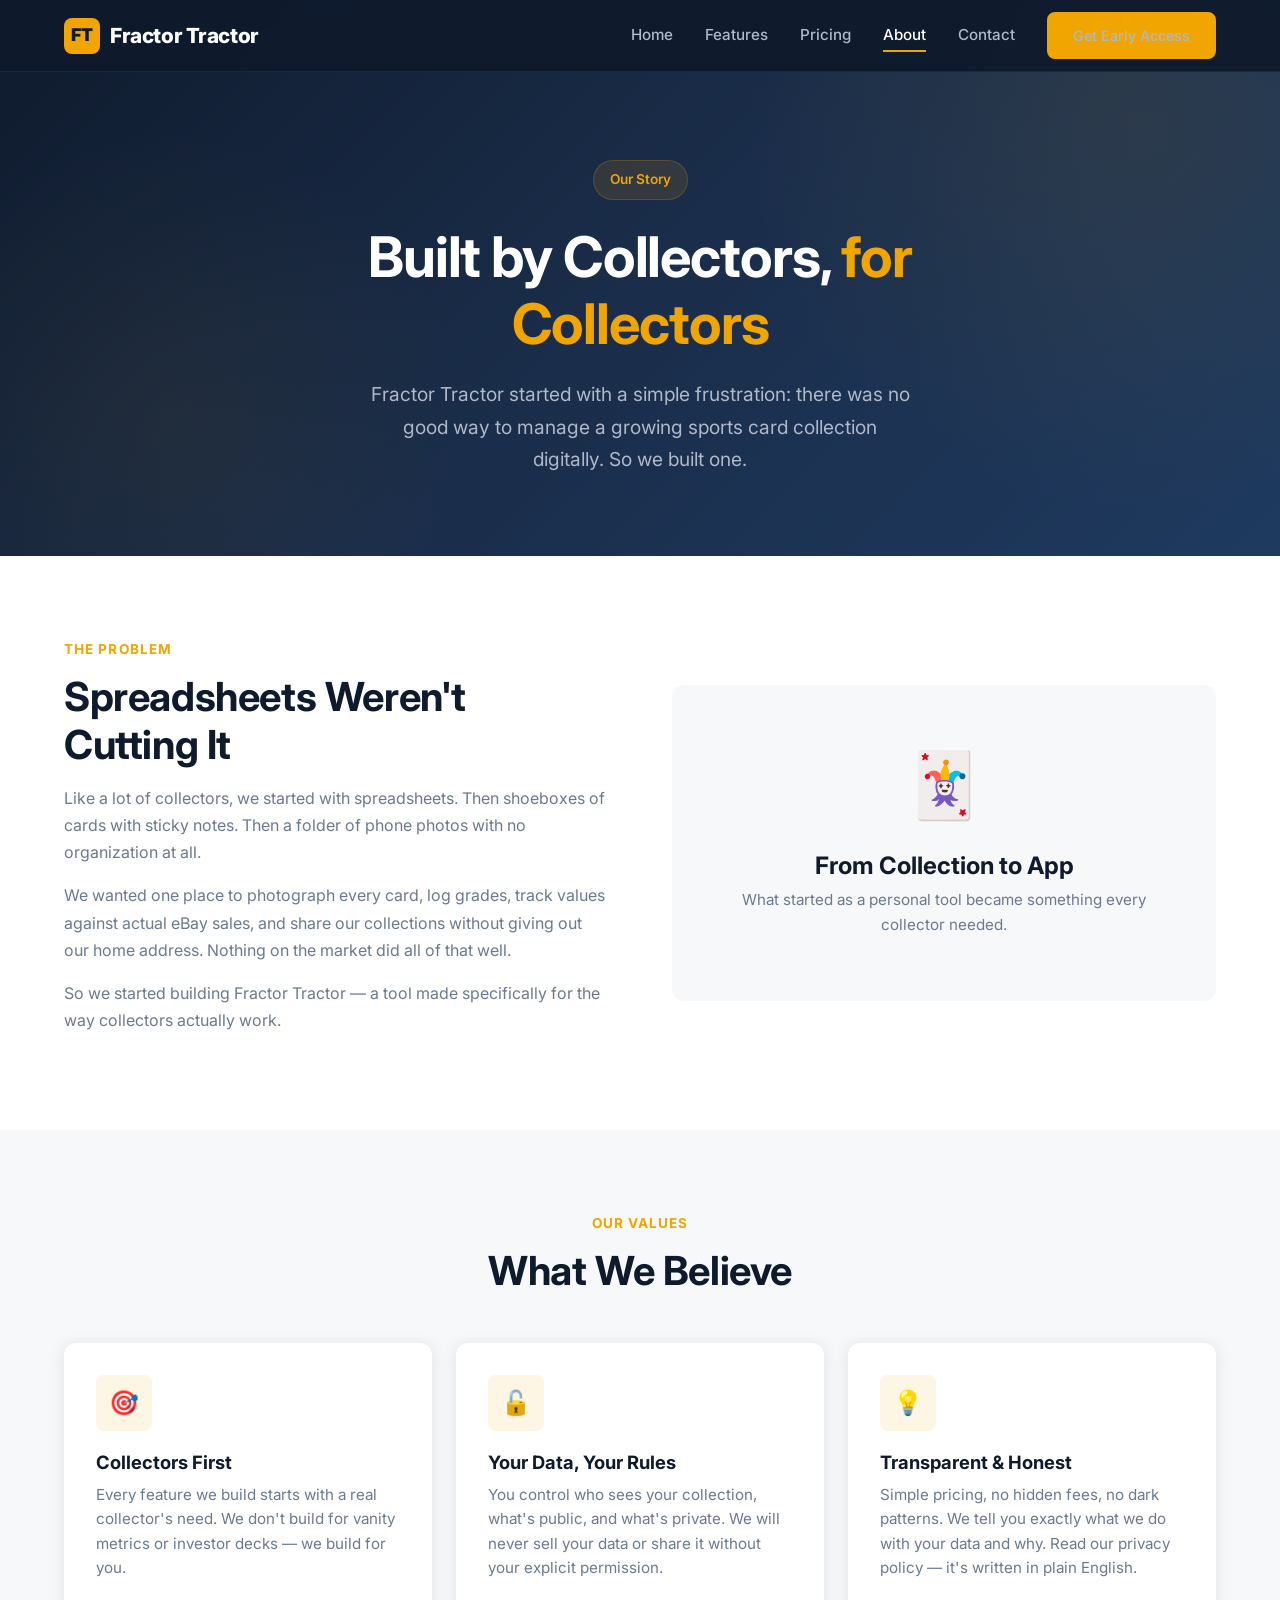
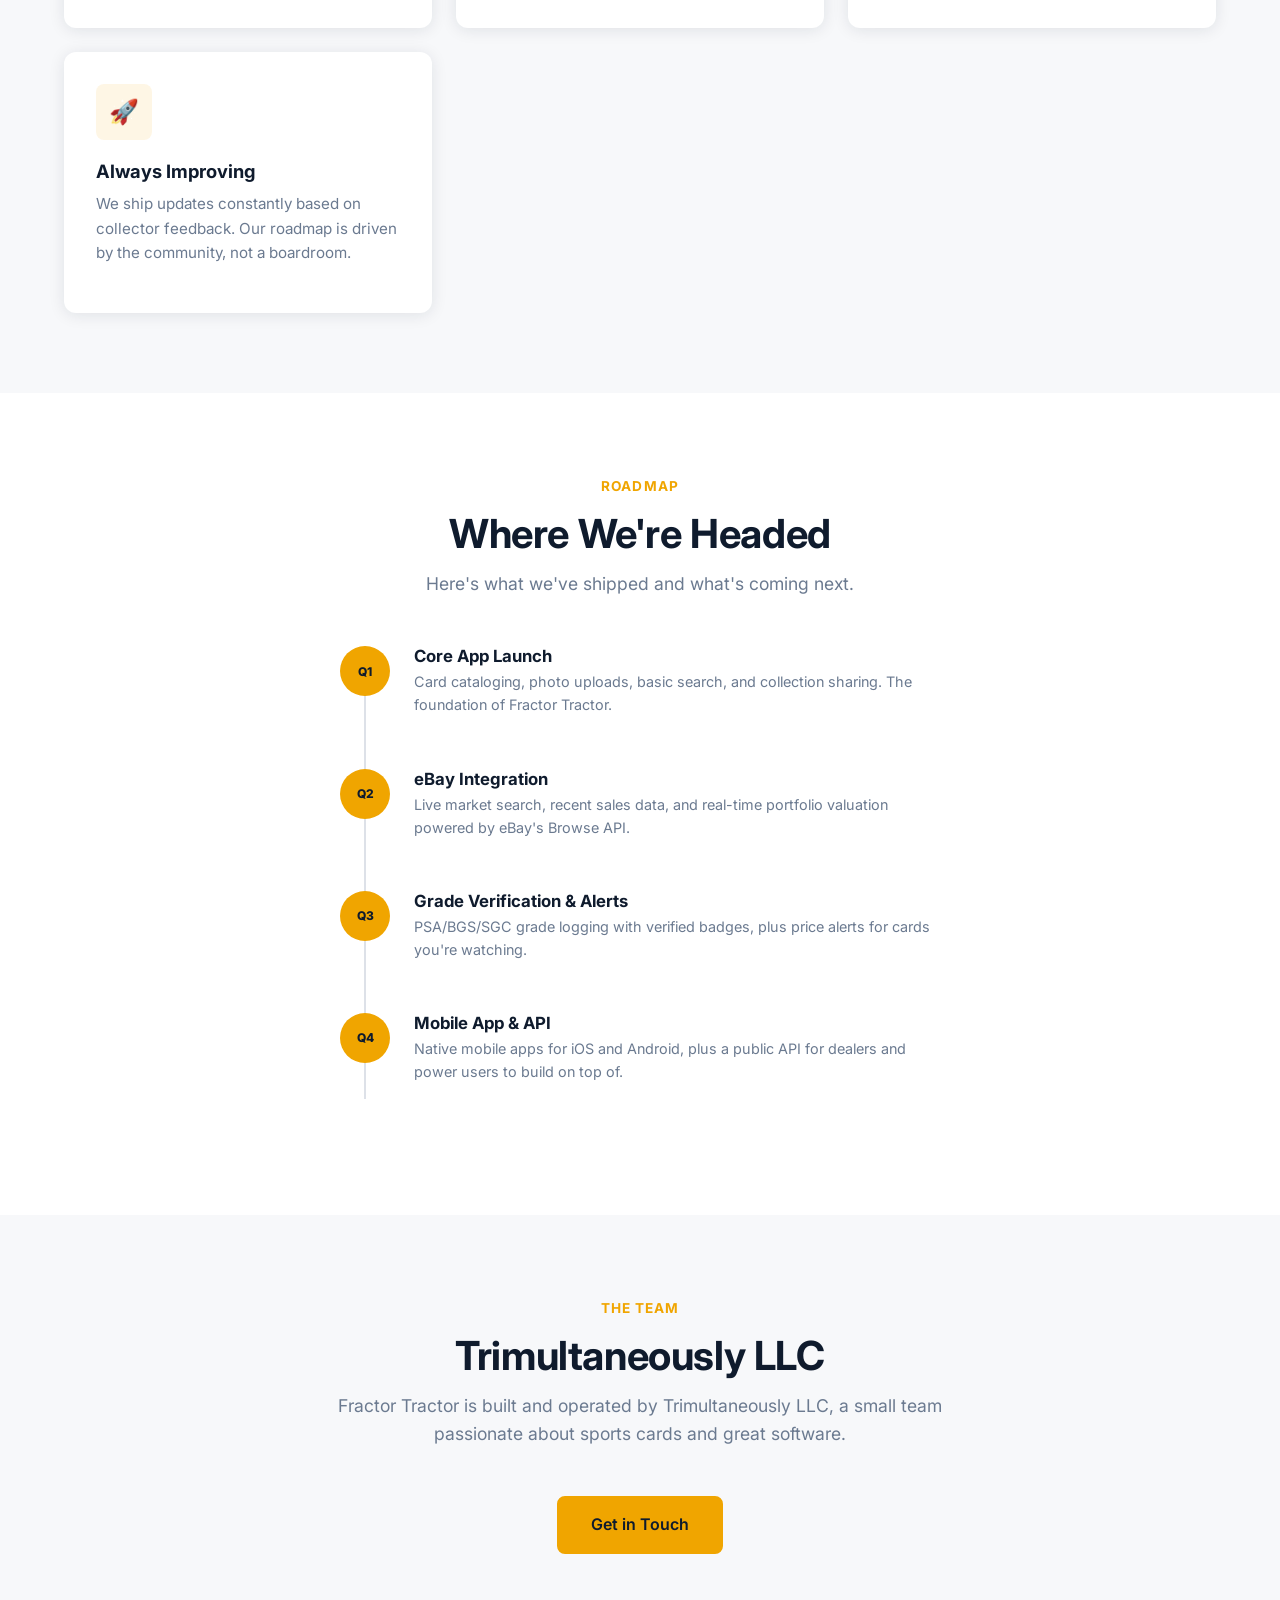
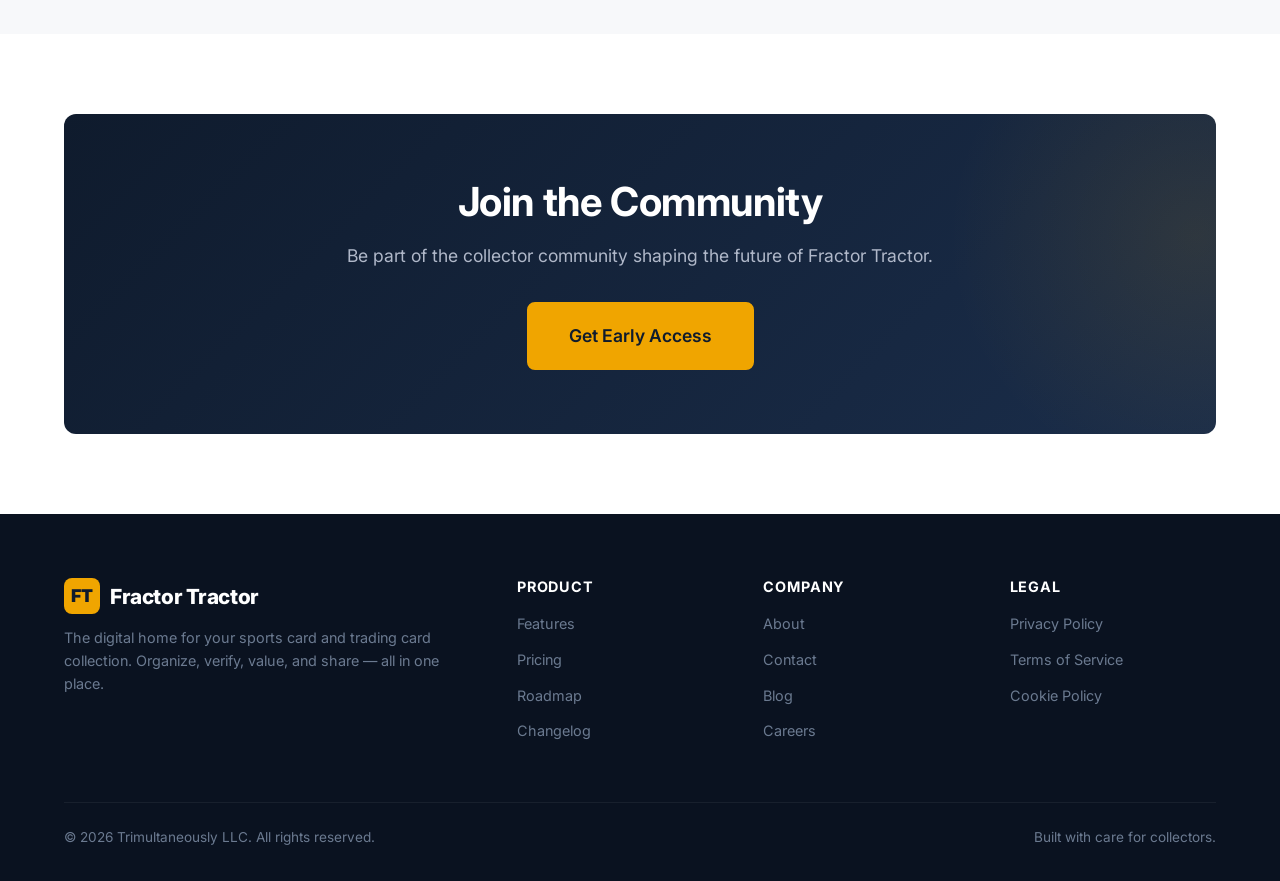
==== about.html @ 5268d841 "Initial commit: Fractor Tractor marketing site Full marketing website for Fractor Tractor, a sports " ====
<!DOCTYPE html>
<html lang="en">
<head>
  <meta charset="UTF-8">
  <meta name="viewport" content="width=device-width, initial-scale=1.0">
  <title>About — Fractor Tractor</title>
  <meta name="description" content="Learn about Fractor Tractor and the team behind the best digital collection management app for sports card collectors.">
  <link rel="preconnect" href="https://fonts.googleapis.com">
  <link rel="preconnect" href="https://fonts.gstatic.com" crossorigin>
  <link href="https://fonts.googleapis.com/css2?family=Inter:wght@400;500;600;700;800&display=swap" rel="stylesheet">
  <link rel="stylesheet" href="css/style.css">
  <style>
    .about-story { display: grid; grid-template-columns: 1fr 1fr; gap: 64px; align-items: center; }
    .about-values { display: grid; grid-template-columns: repeat(auto-fit, minmax(280px, 1fr)); gap: 24px; }
    .timeline { max-width: 600px; margin: 0 auto; position: relative; }
    .timeline::before {
      content: '';
      position: absolute;
      left: 24px;
      top: 0;
      bottom: 0;
      width: 2px;
      background: var(--color-gray-200);
    }
    .timeline__item {
      display: flex;
      gap: 24px;
      margin-bottom: 36px;
      position: relative;
    }
    .timeline__dot {
      width: 50px;
      height: 50px;
      border-radius: 50%;
      background: var(--color-accent);
      display: flex;
      align-items: center;
      justify-content: center;
      font-weight: 800;
      color: var(--color-primary);
      font-size: 0.75rem;
      flex-shrink: 0;
      z-index: 1;
    }
    .timeline__content h3 { margin-bottom: 4px; font-size: 1.05rem; }
    .timeline__content p { color: var(--color-gray-500); font-size: 0.9rem; }
    @media (max-width: 768px) {
      .about-story { grid-template-columns: 1fr; }
    }
  </style>
</head>
<body>

  <!-- Navigation -->
  <nav class="nav">
    <div class="nav__inner">
      <a href="index.html" class="nav__logo">
        <div class="nav__logo-icon">FT</div>
        Fractor Tractor
      </a>
      <div class="nav__links">
        <a href="index.html">Home</a>
        <a href="features.html">Features</a>
        <a href="pricing.html">Pricing</a>
        <a href="about.html">About</a>
        <a href="contact.html">Contact</a>
        <a href="#" class="btn btn--primary nav__cta">Get Early Access</a>
      </div>
      <button class="nav__toggle" aria-label="Toggle menu" aria-expanded="false">
        <span></span><span></span><span></span>
      </button>
    </div>
  </nav>

  <!-- Page Header -->
  <section class="hero" style="min-height:auto;padding:160px 0 80px;">
    <div class="container" style="text-align:center;">
      <div class="hero__content" style="max-width:640px;margin:0 auto;">
        <span class="hero__badge">Our Story</span>
        <h1 style="color:var(--color-white);">Built by Collectors, <span>for Collectors</span></h1>
        <p class="hero__subtitle" style="margin:16px auto 0;">Fractor Tractor started with a simple frustration: there was no good way to manage a growing sports card collection digitally. So we built one.</p>
      </div>
    </div>
  </section>

  <!-- Origin Story -->
  <section>
    <div class="container">
      <div class="about-story">
        <div>
          <span class="section__label">The Problem</span>
          <h2>Spreadsheets Weren't Cutting It</h2>
          <p style="margin-top:16px;color:var(--color-gray-500);line-height:1.7;">Like a lot of collectors, we started with spreadsheets. Then shoeboxes of cards with sticky notes. Then a folder of phone photos with no organization at all.</p>
          <p style="color:var(--color-gray-500);line-height:1.7;">We wanted one place to photograph every card, log grades, track values against actual eBay sales, and share our collections without giving out our home address. Nothing on the market did all of that well.</p>
          <p style="color:var(--color-gray-500);line-height:1.7;">So we started building Fractor Tractor — a tool made specifically for the way collectors actually work.</p>
        </div>
        <div style="background:var(--color-off-white);border-radius:var(--radius);padding:48px;text-align:center;">
          <div style="font-size:4rem;margin-bottom:16px;">&#127183;</div>
          <h3 style="margin-bottom:8px;">From Collection to App</h3>
          <p style="color:var(--color-gray-500);font-size:0.95rem;">What started as a personal tool became something every collector needed.</p>
        </div>
      </div>
    </div>
  </section>

  <!-- Values -->
  <section class="section--gray">
    <div class="container">
      <div class="section__header">
        <span class="section__label">Our Values</span>
        <h2>What We Believe</h2>
      </div>
      <div class="about-values">
        <div class="card">
          <div class="card__icon">&#127919;</div>
          <h3 class="card__title">Collectors First</h3>
          <p class="card__text">Every feature we build starts with a real collector's need. We don't build for vanity metrics or investor decks — we build for you.</p>
        </div>
        <div class="card">
          <div class="card__icon">&#128275;</div>
          <h3 class="card__title">Your Data, Your Rules</h3>
          <p class="card__text">You control who sees your collection, what's public, and what's private. We will never sell your data or share it without your explicit permission.</p>
        </div>
        <div class="card">
          <div class="card__icon">&#128161;</div>
          <h3 class="card__title">Transparent & Honest</h3>
          <p class="card__text">Simple pricing, no hidden fees, no dark patterns. We tell you exactly what we do with your data and why. Read our privacy policy — it's written in plain English.</p>
        </div>
        <div class="card">
          <div class="card__icon">&#128640;</div>
          <h3 class="card__title">Always Improving</h3>
          <p class="card__text">We ship updates constantly based on collector feedback. Our roadmap is driven by the community, not a boardroom.</p>
        </div>
      </div>
    </div>
  </section>

  <!-- Roadmap / Timeline -->
  <section>
    <div class="container">
      <div class="section__header">
        <span class="section__label">Roadmap</span>
        <h2>Where We're Headed</h2>
        <p>Here's what we've shipped and what's coming next.</p>
      </div>
      <div class="timeline">
        <div class="timeline__item">
          <div class="timeline__dot">Q1</div>
          <div class="timeline__content">
            <h3>Core App Launch</h3>
            <p>Card cataloging, photo uploads, basic search, and collection sharing. The foundation of Fractor Tractor.</p>
          </div>
        </div>
        <div class="timeline__item">
          <div class="timeline__dot">Q2</div>
          <div class="timeline__content">
            <h3>eBay Integration</h3>
            <p>Live market search, recent sales data, and real-time portfolio valuation powered by eBay's Browse API.</p>
          </div>
        </div>
        <div class="timeline__item">
          <div class="timeline__dot">Q3</div>
          <div class="timeline__content">
            <h3>Grade Verification & Alerts</h3>
            <p>PSA/BGS/SGC grade logging with verified badges, plus price alerts for cards you're watching.</p>
          </div>
        </div>
        <div class="timeline__item">
          <div class="timeline__dot">Q4</div>
          <div class="timeline__content">
            <h3>Mobile App & API</h3>
            <p>Native mobile apps for iOS and Android, plus a public API for dealers and power users to build on top of.</p>
          </div>
        </div>
      </div>
    </div>
  </section>

  <!-- Team / Company -->
  <section class="section--gray">
    <div class="container">
      <div class="section__header">
        <span class="section__label">The Team</span>
        <h2>Trimultaneously LLC</h2>
        <p>Fractor Tractor is built and operated by Trimultaneously LLC, a small team passionate about sports cards and great software.</p>
      </div>
      <div style="text-align:center;">
        <a href="contact.html" class="btn btn--primary">Get in Touch</a>
      </div>
    </div>
  </section>

  <!-- CTA -->
  <section>
    <div class="container">
      <div class="cta-banner">
        <h2>Join the Community</h2>
        <p>Be part of the collector community shaping the future of Fractor Tractor.</p>
        <a href="#" class="btn btn--primary btn--large">Get Early Access</a>
      </div>
    </div>
  </section>

  <!-- Footer -->
  <footer class="footer">
    <div class="container">
      <div class="footer__grid">
        <div class="footer__brand">
          <div class="nav__logo" style="margin-bottom:4px;">
            <div class="nav__logo-icon">FT</div>
            Fractor Tractor
          </div>
          <p>The digital home for your sports card and trading card collection. Organize, verify, value, and share — all in one place.</p>
        </div>
        <div>
          <h4>Product</h4>
          <ul class="footer__links">
            <li><a href="features.html">Features</a></li>
            <li><a href="pricing.html">Pricing</a></li>
            <li><a href="#">Roadmap</a></li>
            <li><a href="#">Changelog</a></li>
          </ul>
        </div>
        <div>
          <h4>Company</h4>
          <ul class="footer__links">
            <li><a href="about.html">About</a></li>
            <li><a href="contact.html">Contact</a></li>
            <li><a href="#">Blog</a></li>
            <li><a href="#">Careers</a></li>
          </ul>
        </div>
        <div>
          <h4>Legal</h4>
          <ul class="footer__links">
            <li><a href="privacy.html">Privacy Policy</a></li>
            <li><a href="#">Terms of Service</a></li>
            <li><a href="#">Cookie Policy</a></li>
          </ul>
        </div>
      </div>
      <div class="footer__bottom">
        <span>&copy; 2026 Trimultaneously LLC. All rights reserved.</span>
        <span>Built with care for collectors.</span>
      </div>
    </div>
  </footer>

  <script src="js/main.js"></script>
</body>
</html>
---- css/style.css ----
/* ============================================
   FRACTOR TRACTOR — Design System & Global Styles
   ============================================ */

/* --- CSS Custom Properties --- */
:root {
  /* Primary palette — deep navy + electric gold (sports card aesthetic) */
  --color-primary: #0f1b2d;
  --color-primary-light: #1a2d4a;
  --color-accent: #f0a500;
  --color-accent-hover: #d4920a;
  --color-accent-light: rgba(240, 165, 0, 0.1);

  /* Neutrals */
  --color-white: #ffffff;
  --color-off-white: #f7f8fa;
  --color-gray-100: #eef0f4;
  --color-gray-200: #dde1e8;
  --color-gray-300: #b0b8c9;
  --color-gray-500: #6b7a90;
  --color-gray-700: #3a4556;
  --color-dark: #0a1220;

  /* Feedback */
  --color-success: #22c55e;
  --color-error: #ef4444;

  /* Typography */
  --font-heading: 'Inter', -apple-system, BlinkMacSystemFont, 'Segoe UI', sans-serif;
  --font-body: 'Inter', -apple-system, BlinkMacSystemFont, 'Segoe UI', sans-serif;

  /* Sizing */
  --container-max: 1200px;
  --container-narrow: 800px;
  --nav-height: 72px;
  --radius: 12px;
  --radius-sm: 8px;

  /* Shadows */
  --shadow-sm: 0 1px 3px rgba(0,0,0,0.08);
  --shadow-md: 0 4px 12px rgba(0,0,0,0.12);
  --shadow-lg: 0 12px 40px rgba(0,0,0,0.16);
  --shadow-card: 0 2px 16px rgba(15,27,45,0.10);
  --shadow-glow: 0 0 30px rgba(240,165,0,0.15);

  /* Transitions */
  --transition: 0.25s cubic-bezier(0.4, 0, 0.2, 1);
}

/* --- Reset & Base --- */
*, *::before, *::after { margin: 0; padding: 0; box-sizing: border-box; }

html {
  scroll-behavior: smooth;
  -webkit-font-smoothing: antialiased;
  -moz-osx-font-smoothing: grayscale;
}

body {
  font-family: var(--font-body);
  color: var(--color-gray-700);
  background: var(--color-white);
  line-height: 1.6;
  font-size: 16px;
  overflow-x: hidden;
}

img { max-width: 100%; height: auto; display: block; }
a { text-decoration: none; color: inherit; transition: var(--transition); }
ul, ol { list-style: none; }

/* --- Typography --- */
h1, h2, h3, h4, h5 {
  font-family: var(--font-heading);
  color: var(--color-primary);
  line-height: 1.2;
  font-weight: 700;
}

h1 { font-size: clamp(2.2rem, 5vw, 3.5rem); letter-spacing: -0.02em; }
h2 { font-size: clamp(1.8rem, 4vw, 2.5rem); letter-spacing: -0.01em; }
h3 { font-size: clamp(1.2rem, 2.5vw, 1.5rem); }
p { margin-bottom: 1rem; }

/* --- Layout --- */
.container {
  max-width: var(--container-max);
  margin: 0 auto;
  padding: 0 24px;
}

.container--narrow {
  max-width: var(--container-narrow);
}

section {
  padding: 80px 0;
}

/* --- Buttons --- */
.btn {
  display: inline-flex;
  align-items: center;
  justify-content: center;
  gap: 8px;
  padding: 14px 32px;
  border-radius: var(--radius-sm);
  font-weight: 600;
  font-size: 1rem;
  cursor: pointer;
  border: 2px solid transparent;
  transition: var(--transition);
  white-space: nowrap;
}

.btn--primary {
  background: var(--color-accent);
  color: var(--color-primary);
  border-color: var(--color-accent);
}
.btn--primary:hover {
  background: var(--color-accent-hover);
  border-color: var(--color-accent-hover);
  transform: translateY(-2px);
  box-shadow: var(--shadow-md);
}

.btn--secondary {
  background: transparent;
  color: var(--color-white);
  border-color: var(--color-white);
}
.btn--secondary:hover {
  background: var(--color-white);
  color: var(--color-primary);
  transform: translateY(-2px);
}

.btn--outline {
  background: transparent;
  color: var(--color-primary);
  border-color: var(--color-gray-200);
}
.btn--outline:hover {
  border-color: var(--color-accent);
  color: var(--color-accent);
  transform: translateY(-2px);
}

.btn--large {
  padding: 18px 40px;
  font-size: 1.1rem;
}

/* --- Navigation --- */
.nav {
  position: fixed;
  top: 0;
  left: 0;
  right: 0;
  height: var(--nav-height);
  background: rgba(15, 27, 45, 0.95);
  backdrop-filter: blur(12px);
  z-index: 1000;
  border-bottom: 1px solid rgba(255,255,255,0.06);
}

.nav__inner {
  display: flex;
  align-items: center;
  justify-content: space-between;
  height: 100%;
  max-width: var(--container-max);
  margin: 0 auto;
  padding: 0 24px;
}

.nav__logo {
  display: flex;
  align-items: center;
  gap: 10px;
  font-size: 1.3rem;
  font-weight: 800;
  color: var(--color-white);
  letter-spacing: -0.02em;
}

.nav__logo-icon {
  width: 36px;
  height: 36px;
  background: var(--color-accent);
  border-radius: 8px;
  display: flex;
  align-items: center;
  justify-content: center;
  font-size: 1.1rem;
  color: var(--color-primary);
  font-weight: 900;
}

.nav__links {
  display: flex;
  align-items: center;
  gap: 32px;
}

.nav__links a {
  color: var(--color-gray-300);
  font-size: 0.95rem;
  font-weight: 500;
  position: relative;
}
.nav__links a:hover,
.nav__links a.active {
  color: var(--color-white);
}
.nav__links a::after {
  content: '';
  position: absolute;
  bottom: -4px;
  left: 0;
  width: 0;
  height: 2px;
  background: var(--color-accent);
  transition: var(--transition);
}
.nav__links a:hover::after,
.nav__links a.active::after {
  width: 100%;
}

.nav__cta {
  padding: 10px 24px !important;
  font-size: 0.9rem !important;
}

.nav__toggle {
  display: none;
  flex-direction: column;
  gap: 5px;
  cursor: pointer;
  background: none;
  border: none;
  padding: 4px;
}
.nav__toggle span {
  display: block;
  width: 24px;
  height: 2px;
  background: var(--color-white);
  border-radius: 2px;
  transition: var(--transition);
}

/* --- Hero --- */
.hero {
  position: relative;
  min-height: 100vh;
  display: flex;
  align-items: center;
  background: linear-gradient(135deg, var(--color-primary) 0%, var(--color-primary-light) 50%, #1e3a5f 100%);
  padding-top: var(--nav-height);
  overflow: hidden;
}

.hero::before {
  content: '';
  position: absolute;
  top: -50%;
  right: -20%;
  width: 800px;
  height: 800px;
  background: radial-gradient(circle, rgba(240,165,0,0.08) 0%, transparent 70%);
  border-radius: 50%;
  pointer-events: none;
}

.hero::after {
  content: '';
  position: absolute;
  bottom: -30%;
  left: -10%;
  width: 600px;
  height: 600px;
  background: radial-gradient(circle, rgba(240,165,0,0.05) 0%, transparent 70%);
  border-radius: 50%;
  pointer-events: none;
}

.hero__content {
  position: relative;
  z-index: 2;
  max-width: 640px;
}

.hero__badge {
  display: inline-flex;
  align-items: center;
  gap: 8px;
  background: rgba(240,165,0,0.12);
  color: var(--color-accent);
  padding: 8px 16px;
  border-radius: 50px;
  font-size: 0.85rem;
  font-weight: 600;
  margin-bottom: 24px;
  border: 1px solid rgba(240,165,0,0.2);
}

.hero h1 {
  color: var(--color-white);
  margin-bottom: 20px;
}

.hero h1 span {
  color: var(--color-accent);
}

.hero__subtitle {
  color: var(--color-gray-300);
  font-size: 1.2rem;
  line-height: 1.7;
  margin-bottom: 36px;
  max-width: 540px;
}

.hero__buttons {
  display: flex;
  gap: 16px;
  flex-wrap: wrap;
}

.hero__visual {
  position: relative;
  z-index: 2;
  flex: 1;
  display: flex;
  justify-content: center;
  align-items: center;
}

.hero__grid {
  display: grid;
  grid-template-columns: 1fr 1fr;
  gap: 24px;
  max-width: 600px;
  width: 100%;
  padding: 24px;
}

/* --- Cards (generic) --- */
.card {
  background: var(--color-white);
  border-radius: var(--radius);
  padding: 32px;
  box-shadow: var(--shadow-card);
  transition: var(--transition);
}

.card:hover {
  transform: translateY(-4px);
  box-shadow: var(--shadow-lg);
}

.card__icon {
  width: 56px;
  height: 56px;
  border-radius: var(--radius-sm);
  display: flex;
  align-items: center;
  justify-content: center;
  font-size: 1.5rem;
  margin-bottom: 20px;
  background: var(--color-accent-light);
  color: var(--color-accent);
}

.card__title {
  font-size: 1.15rem;
  margin-bottom: 10px;
}

.card__text {
  color: var(--color-gray-500);
  font-size: 0.95rem;
  line-height: 1.6;
}

/* --- Feature Grid --- */
.features-grid {
  display: grid;
  grid-template-columns: repeat(auto-fit, minmax(280px, 1fr));
  gap: 24px;
}

/* --- Section Styles --- */
.section--dark {
  background: var(--color-primary);
  color: var(--color-white);
}
.section--dark h2,
.section--dark h3 {
  color: var(--color-white);
}
.section--dark .card__text,
.section--dark p {
  color: var(--color-gray-300);
}

.section--gray {
  background: var(--color-off-white);
}

.section__header {
  text-align: center;
  max-width: 640px;
  margin: 0 auto 48px;
}
.section__header p {
  color: var(--color-gray-500);
  font-size: 1.1rem;
  margin-top: 12px;
}
.section__label {
  display: inline-block;
  color: var(--color-accent);
  font-weight: 700;
  font-size: 0.85rem;
  letter-spacing: 0.08em;
  text-transform: uppercase;
  margin-bottom: 12px;
}

/* --- How It Works --- */
.steps {
  display: grid;
  grid-template-columns: repeat(auto-fit, minmax(240px, 1fr));
  gap: 32px;
  counter-reset: step;
}

.step {
  text-align: center;
  position: relative;
}

.step__number {
  width: 56px;
  height: 56px;
  border-radius: 50%;
  background: var(--color-accent);
  color: var(--color-primary);
  font-size: 1.3rem;
  font-weight: 800;
  display: flex;
  align-items: center;
  justify-content: center;
  margin: 0 auto 20px;
}

.step h3 { margin-bottom: 10px; }
.step p { color: var(--color-gray-500); font-size: 0.95rem; }

/* --- Stats --- */
.stats {
  display: grid;
  grid-template-columns: repeat(auto-fit, minmax(200px, 1fr));
  gap: 32px;
  text-align: center;
  padding: 48px 0;
}

.stat__value {
  font-size: 2.5rem;
  font-weight: 800;
  color: var(--color-accent);
  margin-bottom: 4px;
}

.stat__label {
  color: var(--color-gray-300);
  font-size: 0.95rem;
}

/* --- Pricing --- */
.pricing-grid {
  display: grid;
  grid-template-columns: repeat(auto-fit, minmax(300px, 1fr));
  gap: 24px;
  max-width: 960px;
  margin: 0 auto;
}

.pricing-card {
  background: var(--color-white);
  border-radius: var(--radius);
  padding: 40px 32px;
  box-shadow: var(--shadow-card);
  position: relative;
  transition: var(--transition);
  border: 2px solid transparent;
}

.pricing-card--featured {
  border-color: var(--color-accent);
  box-shadow: var(--shadow-glow);
  transform: scale(1.03);
}

.pricing-card__badge {
  position: absolute;
  top: -14px;
  left: 50%;
  transform: translateX(-50%);
  background: var(--color-accent);
  color: var(--color-primary);
  padding: 6px 20px;
  border-radius: 50px;
  font-size: 0.8rem;
  font-weight: 700;
  text-transform: uppercase;
  letter-spacing: 0.05em;
}

.pricing-card__name {
  font-size: 1.1rem;
  font-weight: 600;
  margin-bottom: 8px;
}

.pricing-card__price {
  font-size: 2.8rem;
  font-weight: 800;
  color: var(--color-primary);
  margin-bottom: 4px;
}
.pricing-card__price span {
  font-size: 1rem;
  font-weight: 500;
  color: var(--color-gray-500);
}

.pricing-card__desc {
  color: var(--color-gray-500);
  font-size: 0.9rem;
  margin-bottom: 28px;
  padding-bottom: 28px;
  border-bottom: 1px solid var(--color-gray-100);
}

.pricing-card__features {
  margin-bottom: 32px;
}

.pricing-card__features li {
  display: flex;
  align-items: center;
  gap: 10px;
  padding: 8px 0;
  font-size: 0.95rem;
  color: var(--color-gray-700);
}

.pricing-card__features li::before {
  content: '\2713';
  color: var(--color-success);
  font-weight: 700;
  font-size: 0.9rem;
}

.pricing-card .btn { width: 100%; }

/* --- Testimonials --- */
.testimonials-grid {
  display: grid;
  grid-template-columns: repeat(auto-fit, minmax(300px, 1fr));
  gap: 24px;
}

.testimonial {
  background: var(--color-white);
  border-radius: var(--radius);
  padding: 32px;
  box-shadow: var(--shadow-card);
}

.testimonial__text {
  font-size: 1rem;
  line-height: 1.7;
  color: var(--color-gray-700);
  margin-bottom: 20px;
  font-style: italic;
}

.testimonial__author {
  display: flex;
  align-items: center;
  gap: 12px;
}

.testimonial__avatar {
  width: 44px;
  height: 44px;
  border-radius: 50%;
  background: var(--color-accent-light);
  display: flex;
  align-items: center;
  justify-content: center;
  font-weight: 700;
  color: var(--color-accent);
  font-size: 1rem;
}

.testimonial__name {
  font-weight: 600;
  color: var(--color-primary);
  font-size: 0.95rem;
}

.testimonial__role {
  font-size: 0.8rem;
  color: var(--color-gray-500);
}

/* --- CTA Banner --- */
.cta-banner {
  background: linear-gradient(135deg, var(--color-primary) 0%, var(--color-primary-light) 100%);
  border-radius: var(--radius);
  padding: 64px 48px;
  text-align: center;
  position: relative;
  overflow: hidden;
}
.cta-banner::before {
  content: '';
  position: absolute;
  top: -40%;
  right: -20%;
  width: 500px;
  height: 500px;
  background: radial-gradient(circle, rgba(240,165,0,0.1) 0%, transparent 70%);
  border-radius: 50%;
}
.cta-banner h2 { color: var(--color-white); margin-bottom: 16px; position: relative; }
.cta-banner p { color: var(--color-gray-300); font-size: 1.1rem; margin-bottom: 32px; position: relative; }
.cta-banner .btn { position: relative; }

/* --- Contact Form --- */
.contact-grid {
  display: grid;
  grid-template-columns: 1fr 1fr;
  gap: 48px;
  align-items: start;
}

.form__group {
  margin-bottom: 20px;
}
.form__label {
  display: block;
  font-weight: 600;
  font-size: 0.9rem;
  color: var(--color-primary);
  margin-bottom: 6px;
}
.form__input,
.form__textarea {
  width: 100%;
  padding: 14px 16px;
  border: 2px solid var(--color-gray-200);
  border-radius: var(--radius-sm);
  font-size: 1rem;
  font-family: var(--font-body);
  transition: var(--transition);
  background: var(--color-white);
}
.form__input:focus,
.form__textarea:focus {
  outline: none;
  border-color: var(--color-accent);
  box-shadow: 0 0 0 3px rgba(240,165,0,0.1);
}
.form__textarea {
  resize: vertical;
  min-height: 140px;
}

.contact-info__item {
  display: flex;
  align-items: flex-start;
  gap: 16px;
  margin-bottom: 28px;
}
.contact-info__icon {
  width: 48px;
  height: 48px;
  border-radius: var(--radius-sm);
  background: var(--color-accent-light);
  display: flex;
  align-items: center;
  justify-content: center;
  font-size: 1.2rem;
  flex-shrink: 0;
}
.contact-info__label {
  font-weight: 600;
  color: var(--color-primary);
  margin-bottom: 2px;
}
.contact-info__value {
  color: var(--color-gray-500);
  font-size: 0.95rem;
}

/* --- Footer --- */
.footer {
  background: var(--color-dark);
  color: var(--color-gray-300);
  padding: 64px 0 32px;
}

.footer__grid {
  display: grid;
  grid-template-columns: 2fr 1fr 1fr 1fr;
  gap: 40px;
  margin-bottom: 48px;
}

.footer__brand p {
  color: var(--color-gray-500);
  font-size: 0.9rem;
  margin-top: 12px;
  line-height: 1.6;
}

.footer h4 {
  color: var(--color-white);
  font-size: 0.9rem;
  font-weight: 700;
  text-transform: uppercase;
  letter-spacing: 0.06em;
  margin-bottom: 16px;
}

.footer__links li { margin-bottom: 10px; }
.footer__links a {
  color: var(--color-gray-500);
  font-size: 0.9rem;
}
.footer__links a:hover { color: var(--color-accent); }

.footer__bottom {
  border-top: 1px solid rgba(255,255,255,0.06);
  padding-top: 24px;
  display: flex;
  justify-content: space-between;
  align-items: center;
  font-size: 0.85rem;
  color: var(--color-gray-500);
}

/* --- Responsive --- */
@media (max-width: 968px) {
  .hero__grid { display: none; }
  .hero { text-align: center; }
  .hero__content { max-width: 100%; }
  .hero__subtitle { margin: 0 auto 36px; }
  .hero__buttons { justify-content: center; }
  .contact-grid { grid-template-columns: 1fr; }
  .footer__grid { grid-template-columns: 1fr 1fr; }
  .pricing-card--featured { transform: none; }
}

@media (max-width: 768px) {
  section { padding: 60px 0; }

  .nav__links { display: none; }
  .nav__toggle { display: flex; }

  .nav__links.open {
    display: flex;
    flex-direction: column;
    position: absolute;
    top: var(--nav-height);
    left: 0;
    right: 0;
    background: var(--color-primary);
    padding: 24px;
    gap: 20px;
    border-bottom: 1px solid rgba(255,255,255,0.06);
  }

  .pricing-grid { grid-template-columns: 1fr; max-width: 400px; margin: 0 auto; }
  .footer__grid { grid-template-columns: 1fr; }
  .footer__bottom { flex-direction: column; gap: 12px; text-align: center; }
  .stats { grid-template-columns: 1fr 1fr; }
}

@media (max-width: 480px) {
  .hero__buttons { flex-direction: column; align-items: stretch; }
  .btn--large { padding: 16px 32px; }
}
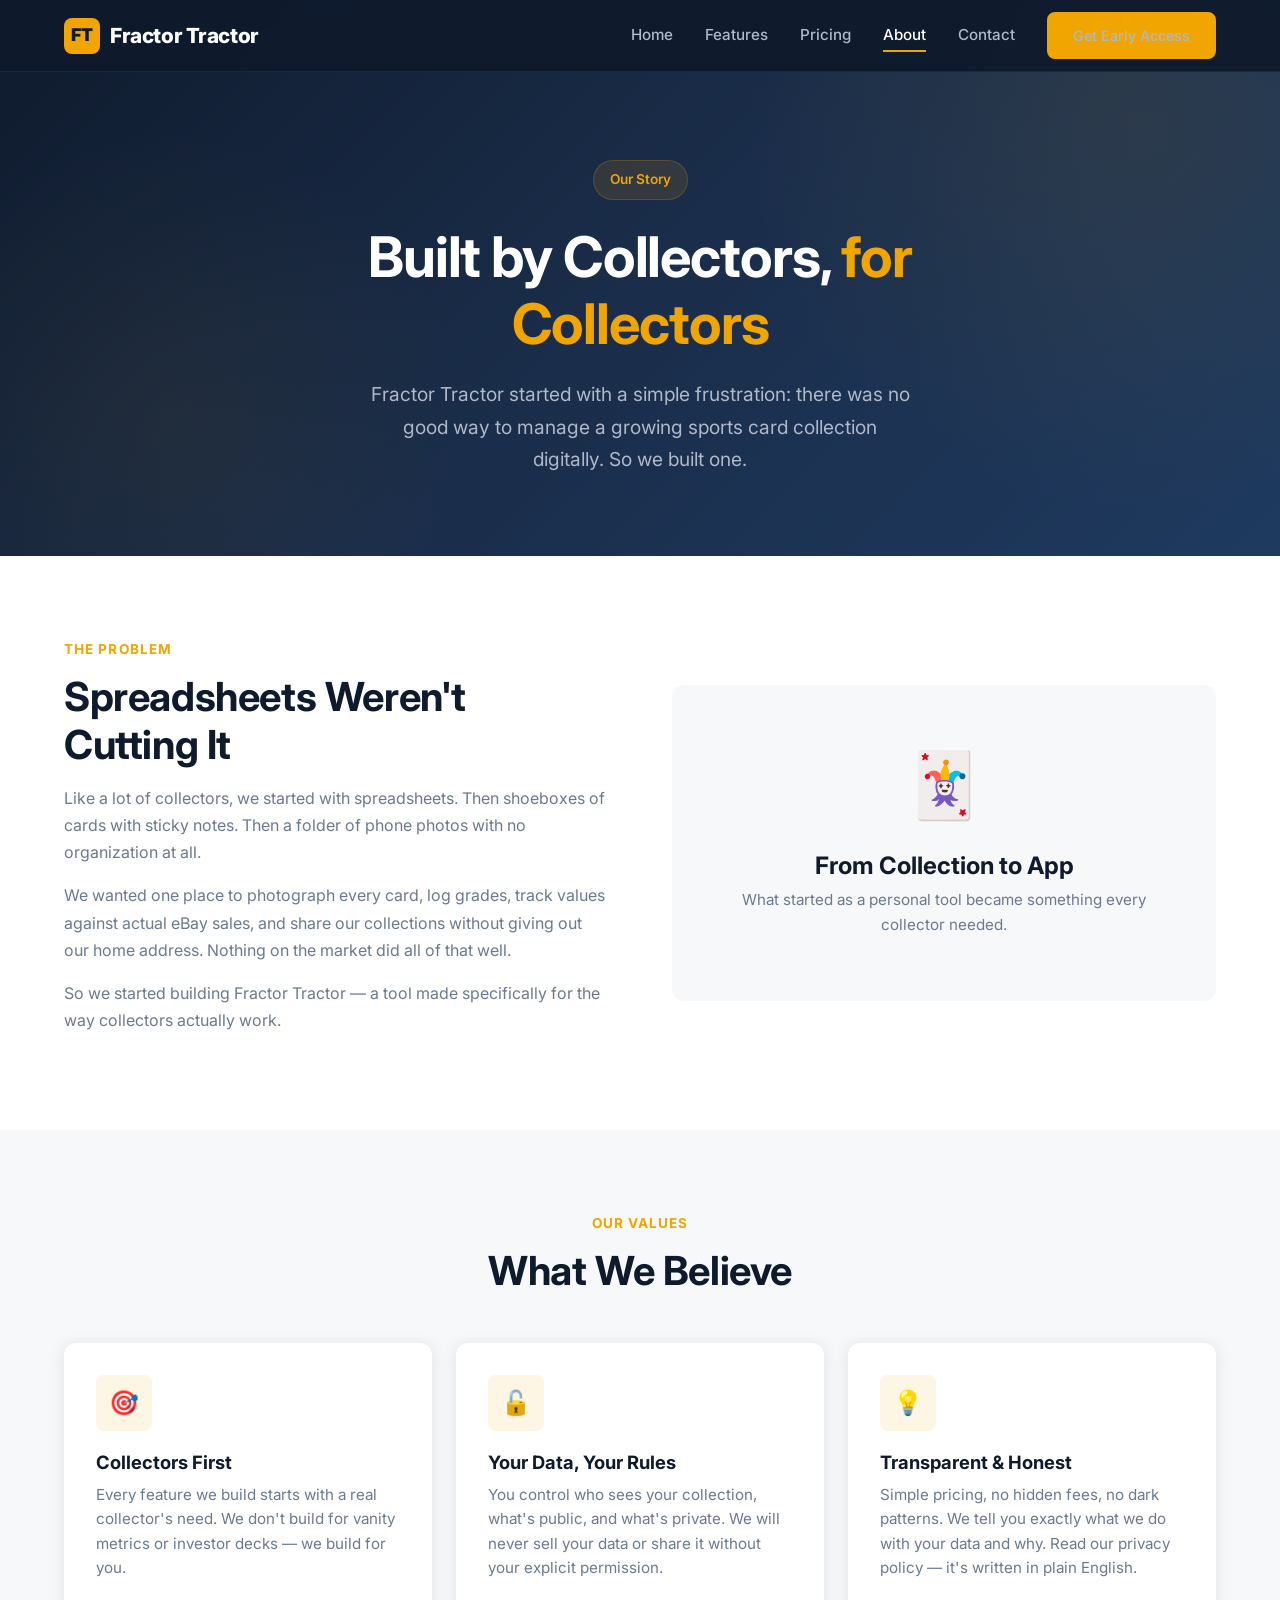
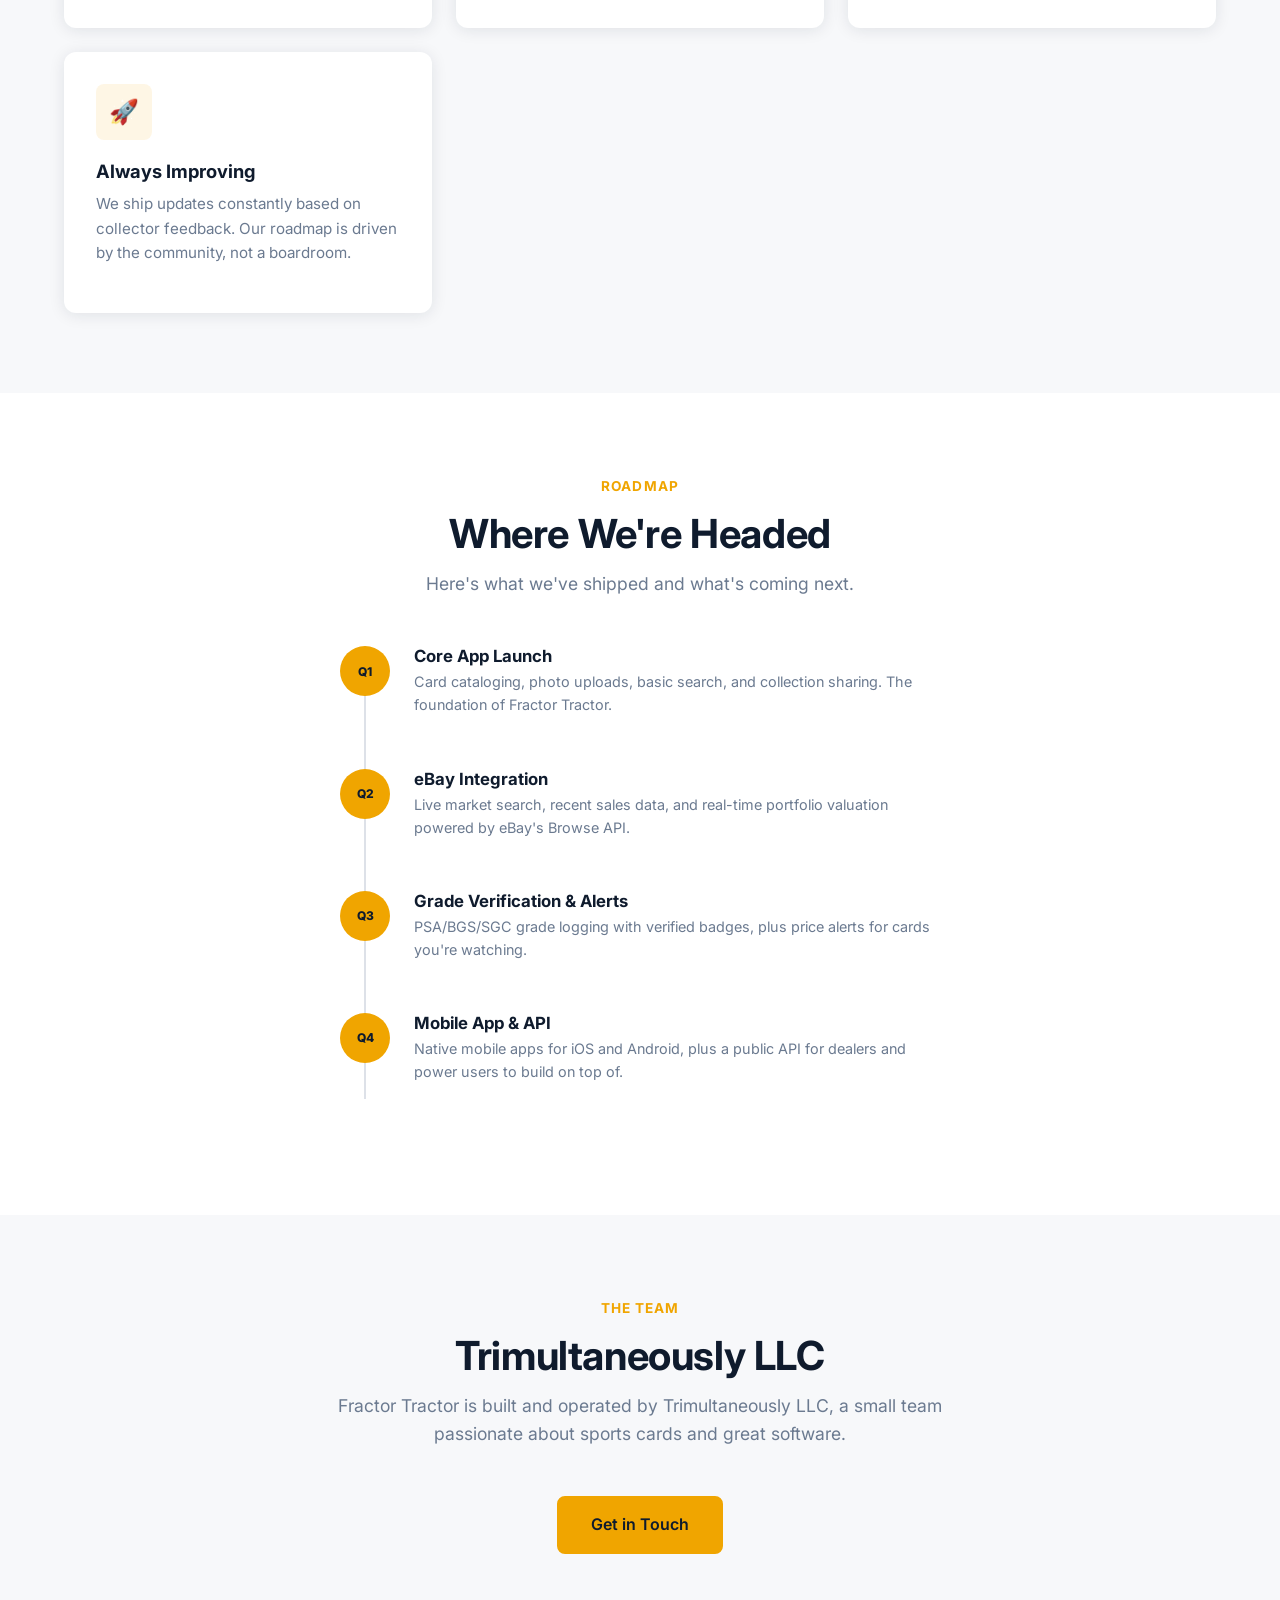
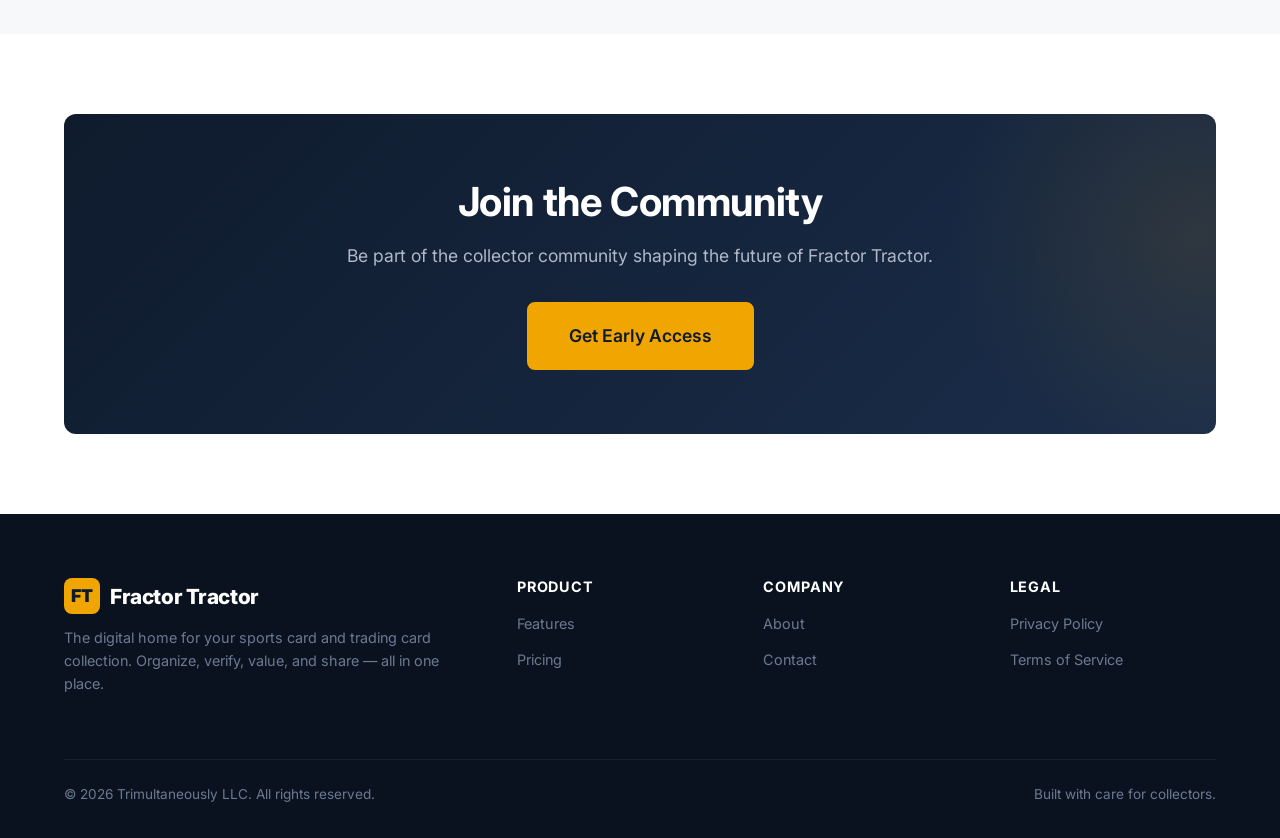
==== commit a016d9c3: "App Store Prep" ====
--- a/about.html
+++ b/about.html
@@ -217,8 +217,6 @@
           <ul class="footer__links">
             <li><a href="features.html">Features</a></li>
             <li><a href="pricing.html">Pricing</a></li>
-            <li><a href="#">Roadmap</a></li>
-            <li><a href="#">Changelog</a></li>
           </ul>
         </div>
         <div>
@@ -226,16 +224,13 @@
           <ul class="footer__links">
             <li><a href="about.html">About</a></li>
             <li><a href="contact.html">Contact</a></li>
-            <li><a href="#">Blog</a></li>
-            <li><a href="#">Careers</a></li>
           </ul>
         </div>
         <div>
           <h4>Legal</h4>
           <ul class="footer__links">
             <li><a href="privacy.html">Privacy Policy</a></li>
-            <li><a href="#">Terms of Service</a></li>
-            <li><a href="#">Cookie Policy</a></li>
+            <li><a href="terms.html">Terms of Service</a></li>
           </ul>
         </div>
       </div>
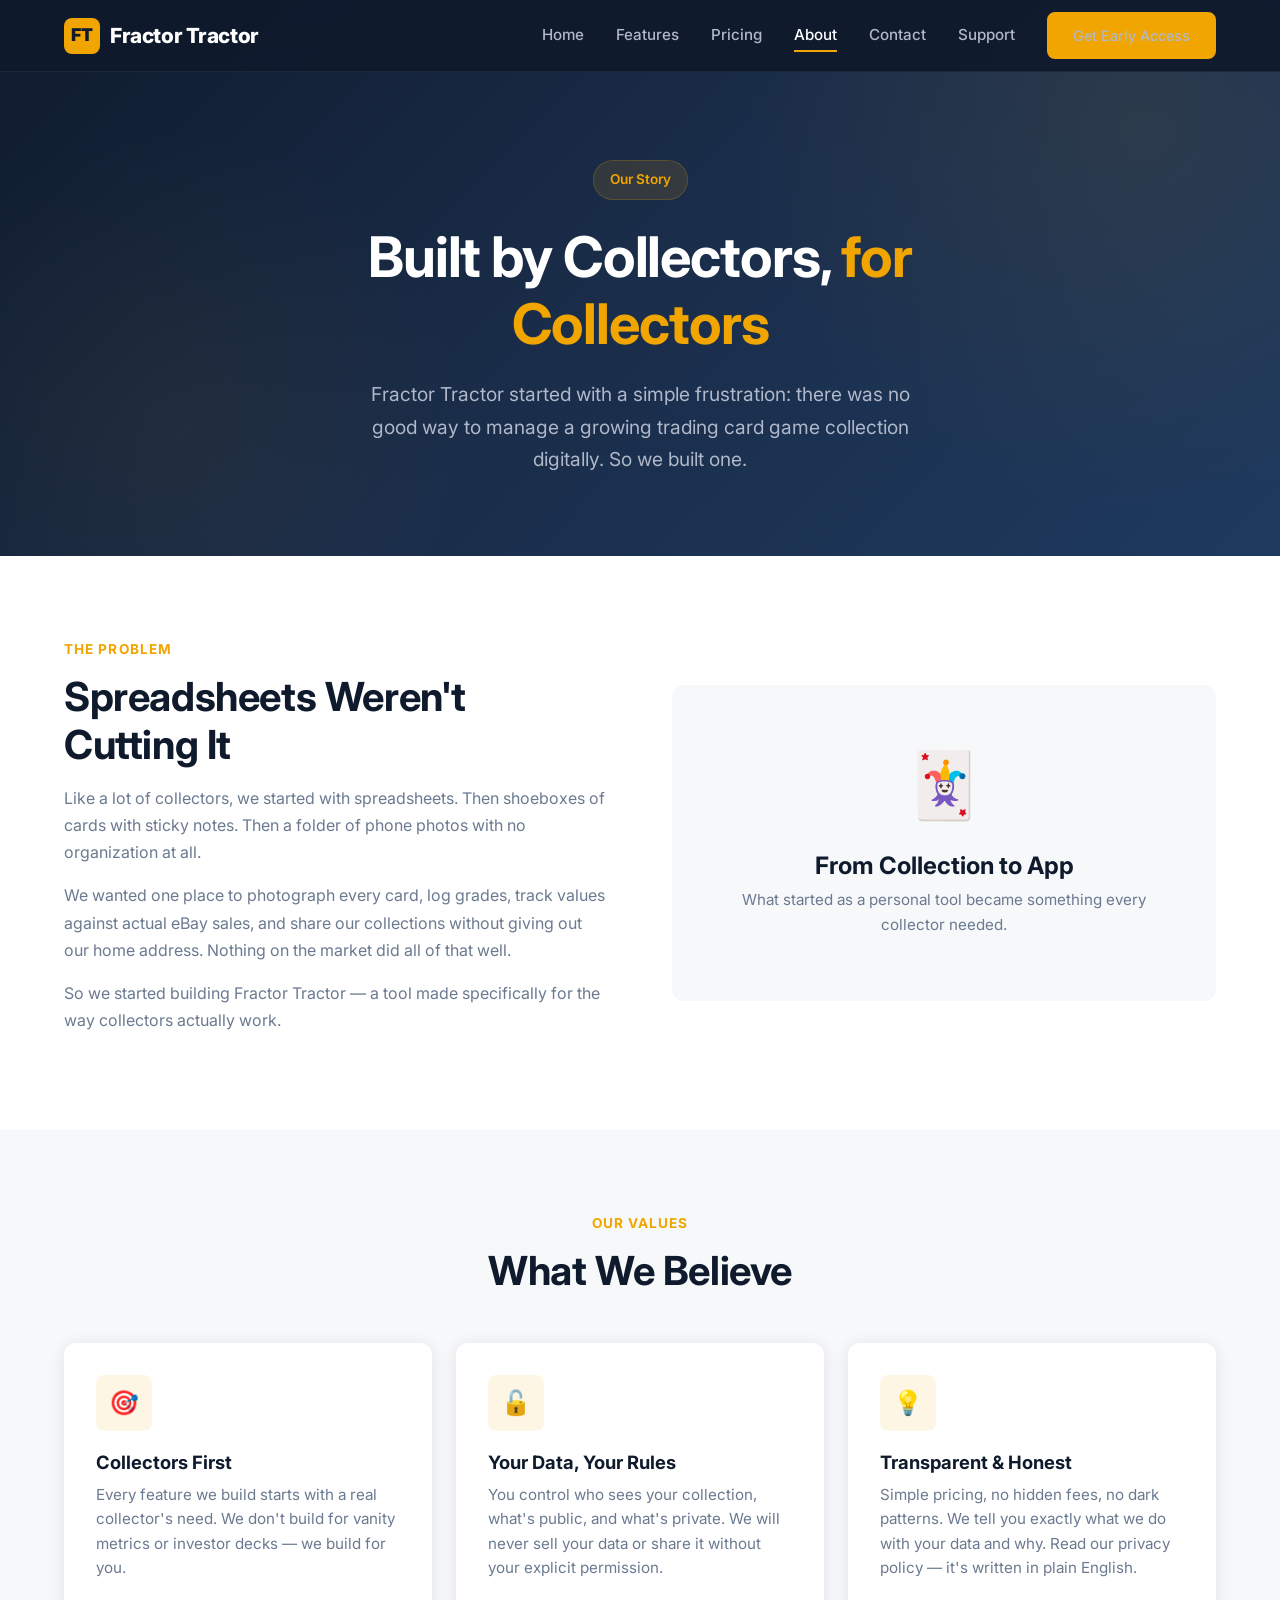
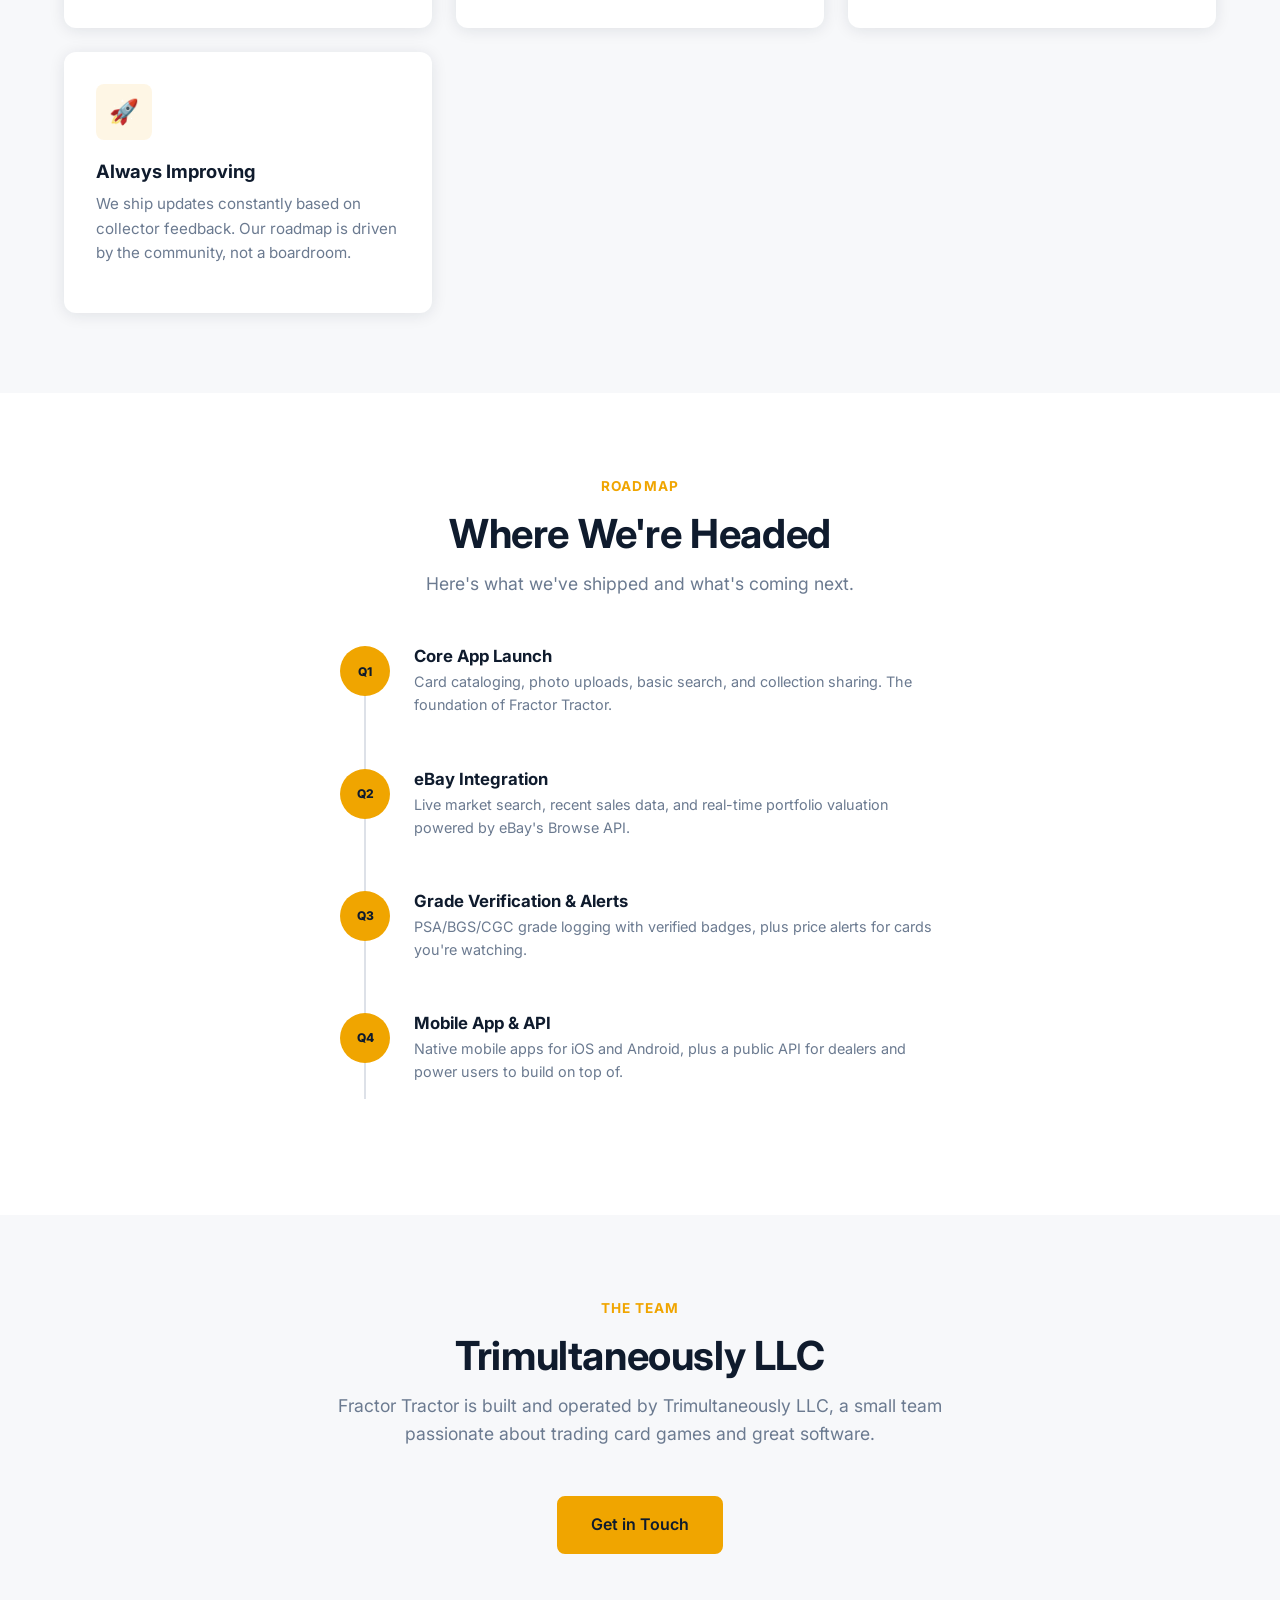
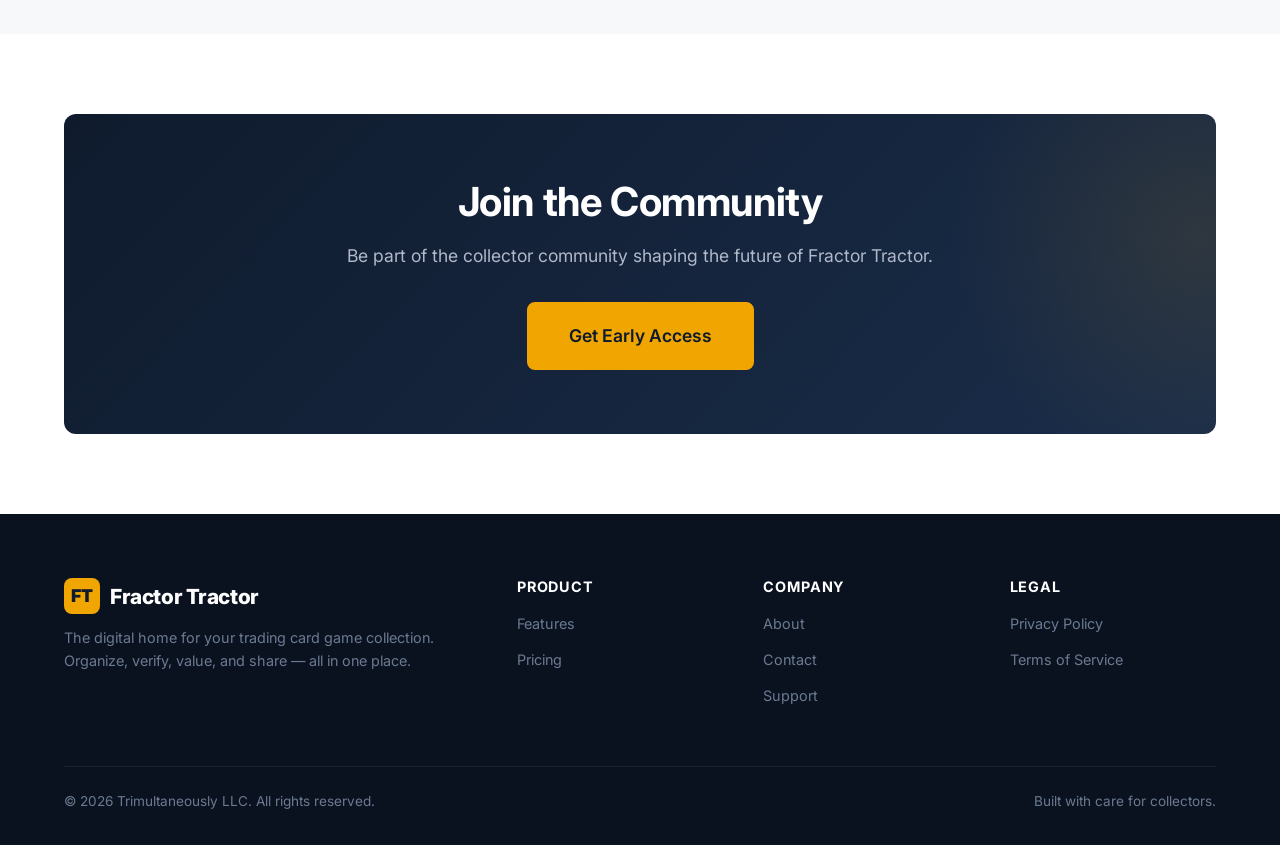
==== commit 7692aa7d: "Refocus site on entertainment TCGs and add a support ticket page Sports cards are not supported, so " ====
--- a/about.html
+++ b/about.html
@@ -4,7 +4,7 @@
   <meta charset="UTF-8">
   <meta name="viewport" content="width=device-width, initial-scale=1.0">
   <title>About — Fractor Tractor</title>
-  <meta name="description" content="Learn about Fractor Tractor and the team behind the best digital collection management app for sports card collectors.">
+  <meta name="description" content="Learn about Fractor Tractor and the team behind the best digital collection management app for trading card game collectors.">
   <link rel="preconnect" href="https://fonts.googleapis.com">
   <link rel="preconnect" href="https://fonts.gstatic.com" crossorigin>
   <link href="https://fonts.googleapis.com/css2?family=Inter:wght@400;500;600;700;800&display=swap" rel="stylesheet">
@@ -64,6 +64,7 @@
         <a href="pricing.html">Pricing</a>
         <a href="about.html">About</a>
         <a href="contact.html">Contact</a>
+        <a href="support.html">Support</a>
         <a href="#" class="btn btn--primary nav__cta">Get Early Access</a>
       </div>
       <button class="nav__toggle" aria-label="Toggle menu" aria-expanded="false">
@@ -78,7 +79,7 @@
       <div class="hero__content" style="max-width:640px;margin:0 auto;">
         <span class="hero__badge">Our Story</span>
         <h1 style="color:var(--color-white);">Built by Collectors, <span>for Collectors</span></h1>
-        <p class="hero__subtitle" style="margin:16px auto 0;">Fractor Tractor started with a simple frustration: there was no good way to manage a growing sports card collection digitally. So we built one.</p>
+        <p class="hero__subtitle" style="margin:16px auto 0;">Fractor Tractor started with a simple frustration: there was no good way to manage a growing trading card game collection digitally. So we built one.</p>
       </div>
     </div>
   </section>
@@ -162,7 +163,7 @@
           <div class="timeline__dot">Q3</div>
           <div class="timeline__content">
             <h3>Grade Verification & Alerts</h3>
-            <p>PSA/BGS/SGC grade logging with verified badges, plus price alerts for cards you're watching.</p>
+            <p>PSA/BGS/CGC grade logging with verified badges, plus price alerts for cards you're watching.</p>
           </div>
         </div>
         <div class="timeline__item">
@@ -182,7 +183,7 @@
       <div class="section__header">
         <span class="section__label">The Team</span>
         <h2>Trimultaneously LLC</h2>
-        <p>Fractor Tractor is built and operated by Trimultaneously LLC, a small team passionate about sports cards and great software.</p>
+        <p>Fractor Tractor is built and operated by Trimultaneously LLC, a small team passionate about trading card games and great software.</p>
       </div>
       <div style="text-align:center;">
         <a href="contact.html" class="btn btn--primary">Get in Touch</a>
@@ -210,7 +211,7 @@
             <div class="nav__logo-icon">FT</div>
             Fractor Tractor
           </div>
-          <p>The digital home for your sports card and trading card collection. Organize, verify, value, and share — all in one place.</p>
+          <p>The digital home for your trading card game collection. Organize, verify, value, and share — all in one place.</p>
         </div>
         <div>
           <h4>Product</h4>
@@ -224,6 +225,7 @@
           <ul class="footer__links">
             <li><a href="about.html">About</a></li>
             <li><a href="contact.html">Contact</a></li>
+            <li><a href="support.html">Support</a></li>
           </ul>
         </div>
         <div>
--- a/css/style.css
+++ b/css/style.css
@@ -4,7 +4,7 @@
 
 /* --- CSS Custom Properties --- */
 :root {
-  /* Primary palette — deep navy + electric gold (sports card aesthetic) */
+  /* Primary palette — deep navy + electric gold (trading card aesthetic) */
   --color-primary: #0f1b2d;
   --color-primary-light: #1a2d4a;
   --color-accent: #f0a500;
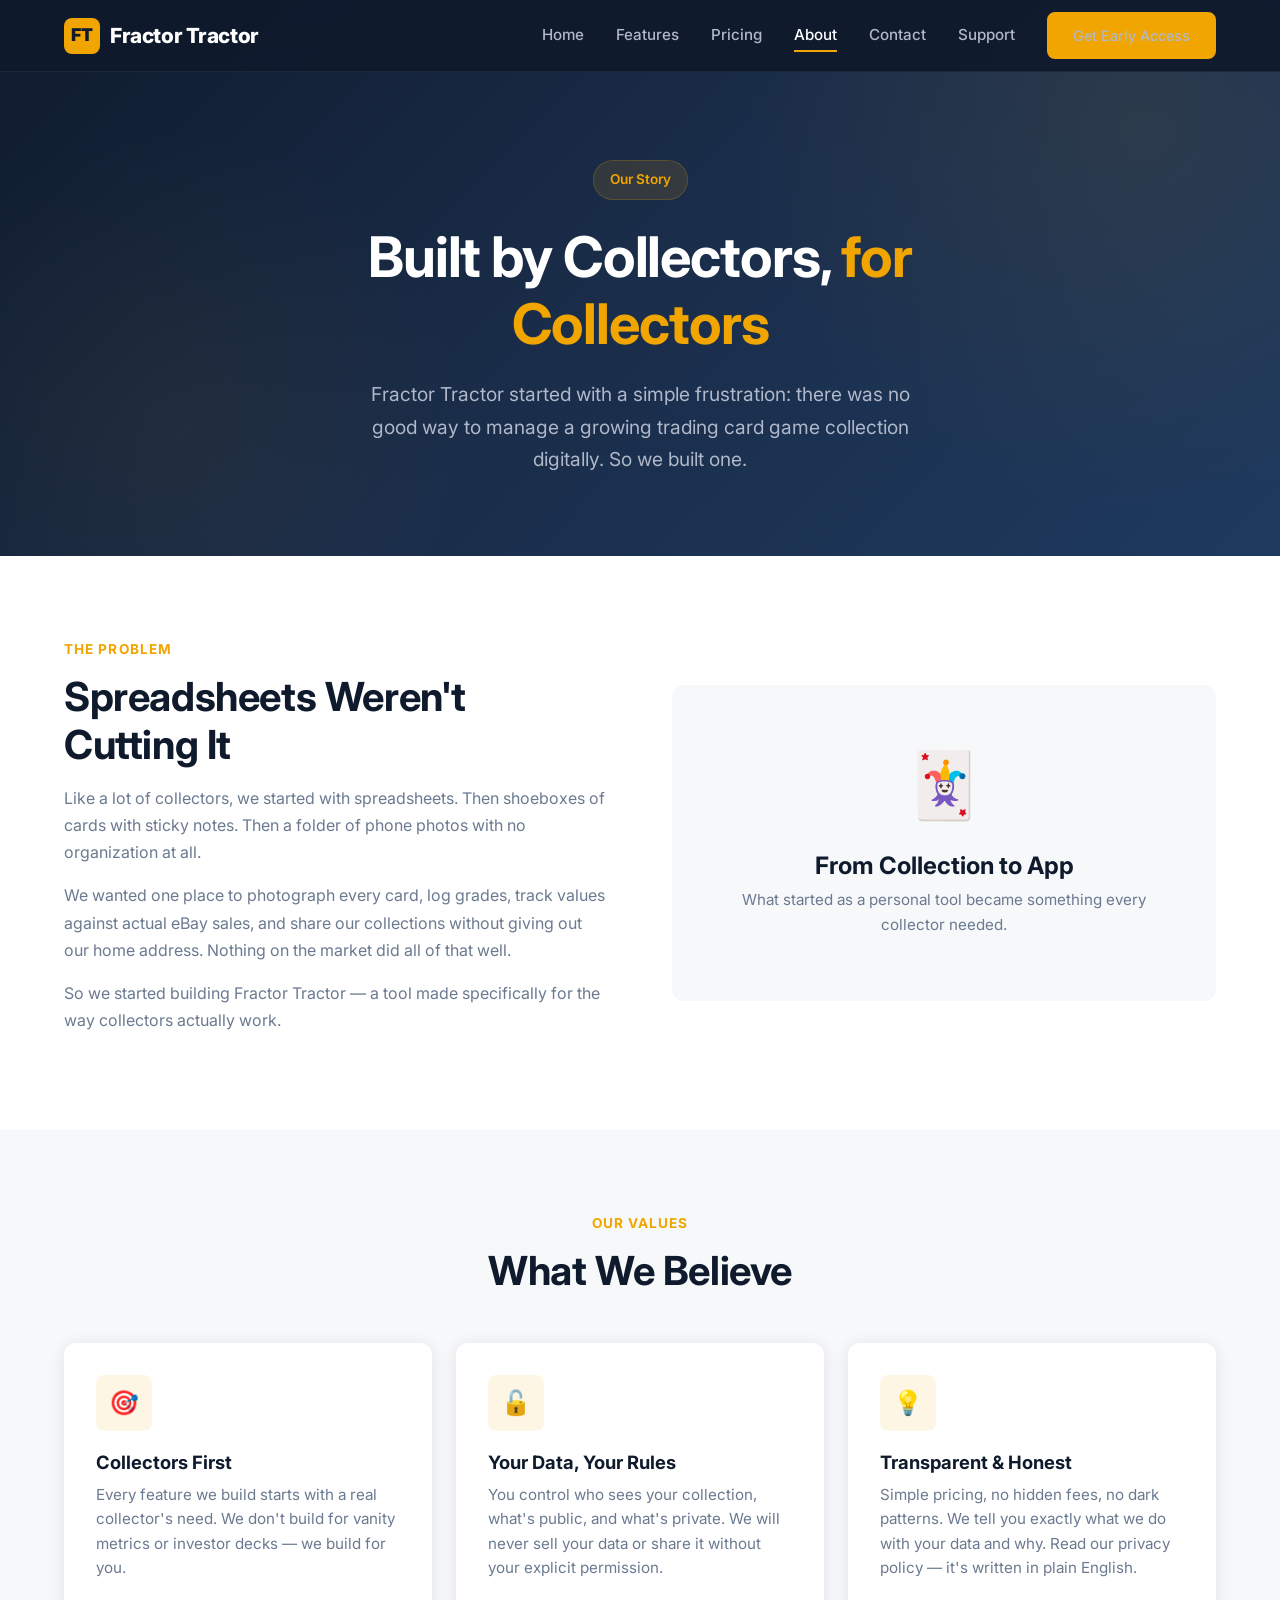
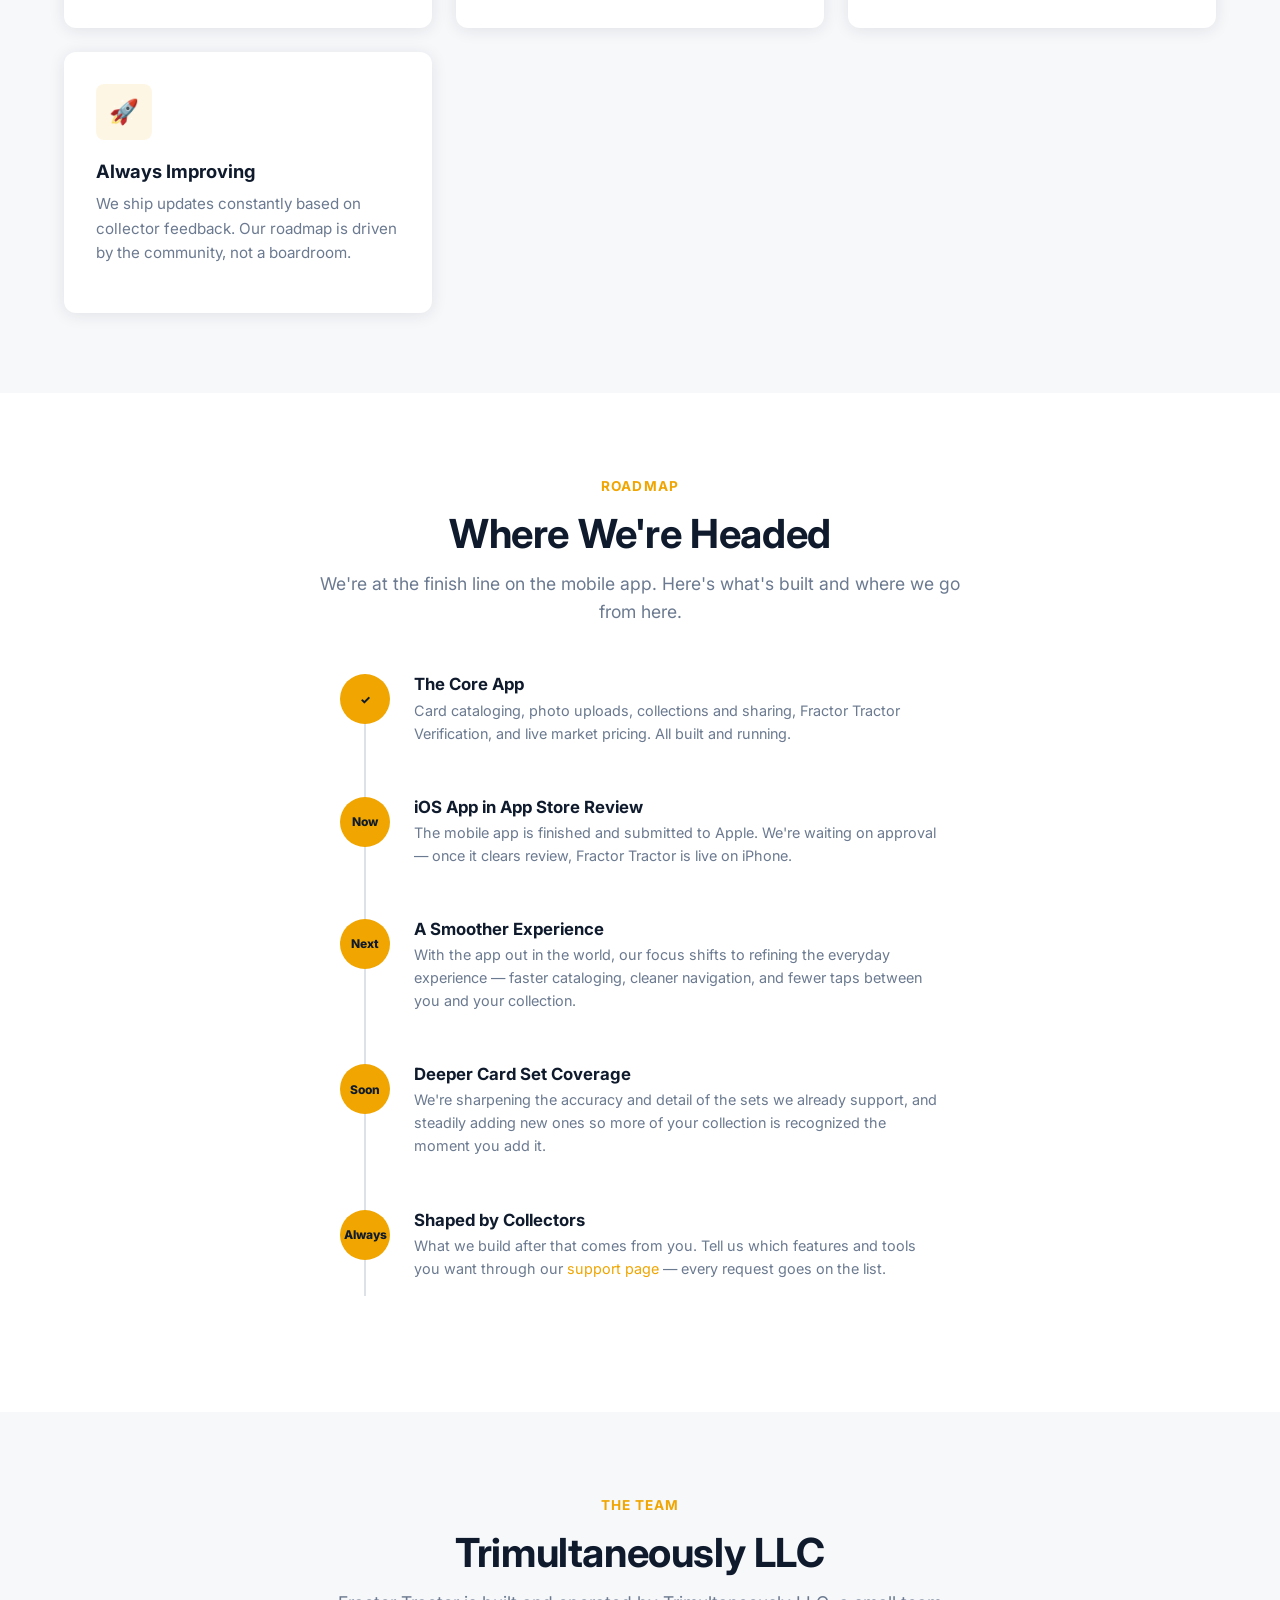
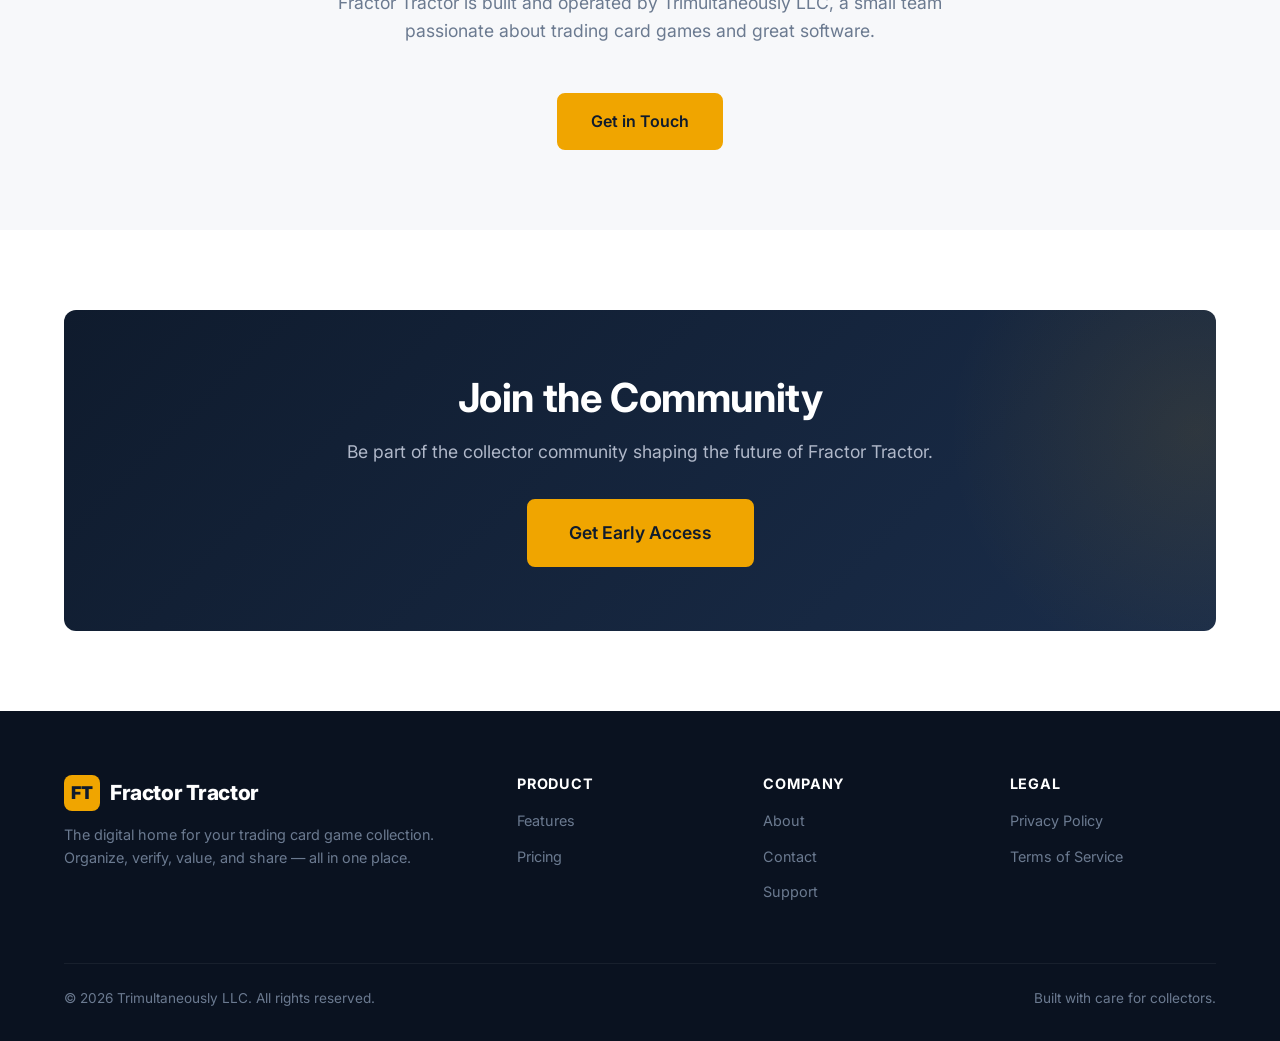
==== commit 9e712244: "Update roadmap for imminent iOS launch Replaces the stale Q1-Q4 plan (which listed already-shipped w" ====
--- a/about.html
+++ b/about.html
@@ -142,35 +142,42 @@
       <div class="section__header">
         <span class="section__label">Roadmap</span>
         <h2>Where We're Headed</h2>
-        <p>Here's what we've shipped and what's coming next.</p>
+        <p>We're at the finish line on the mobile app. Here's what's built and where we go from here.</p>
       </div>
       <div class="timeline">
         <div class="timeline__item">
-          <div class="timeline__dot">Q1</div>
-          <div class="timeline__content">
-            <h3>Core App Launch</h3>
-            <p>Card cataloging, photo uploads, basic search, and collection sharing. The foundation of Fractor Tractor.</p>
-          </div>
-        </div>
-        <div class="timeline__item">
-          <div class="timeline__dot">Q2</div>
-          <div class="timeline__content">
-            <h3>eBay Integration</h3>
-            <p>Live market search, recent sales data, and real-time portfolio valuation powered by eBay's Browse API.</p>
-          </div>
-        </div>
-        <div class="timeline__item">
-          <div class="timeline__dot">Q3</div>
-          <div class="timeline__content">
-            <h3>Grade Verification & Alerts</h3>
-            <p>PSA/BGS/CGC grade logging with verified badges, plus price alerts for cards you're watching.</p>
-          </div>
-        </div>
-        <div class="timeline__item">
-          <div class="timeline__dot">Q4</div>
-          <div class="timeline__content">
-            <h3>Mobile App & API</h3>
-            <p>Native mobile apps for iOS and Android, plus a public API for dealers and power users to build on top of.</p>
+          <div class="timeline__dot">&#10003;</div>
+          <div class="timeline__content">
+            <h3>The Core App</h3>
+            <p>Card cataloging, photo uploads, collections and sharing, Fractor Tractor Verification, and live market pricing. All built and running.</p>
+          </div>
+        </div>
+        <div class="timeline__item">
+          <div class="timeline__dot">Now</div>
+          <div class="timeline__content">
+            <h3>iOS App in App Store Review</h3>
+            <p>The mobile app is finished and submitted to Apple. We're waiting on approval — once it clears review, Fractor Tractor is live on iPhone.</p>
+          </div>
+        </div>
+        <div class="timeline__item">
+          <div class="timeline__dot">Next</div>
+          <div class="timeline__content">
+            <h3>A Smoother Experience</h3>
+            <p>With the app out in the world, our focus shifts to refining the everyday experience — faster cataloging, cleaner navigation, and fewer taps between you and your collection.</p>
+          </div>
+        </div>
+        <div class="timeline__item">
+          <div class="timeline__dot">Soon</div>
+          <div class="timeline__content">
+            <h3>Deeper Card Set Coverage</h3>
+            <p>We're sharpening the accuracy and detail of the sets we already support, and steadily adding new ones so more of your collection is recognized the moment you add it.</p>
+          </div>
+        </div>
+        <div class="timeline__item">
+          <div class="timeline__dot">Always</div>
+          <div class="timeline__content">
+            <h3>Shaped by Collectors</h3>
+            <p>What we build after that comes from you. Tell us which features and tools you want through our <a href="support.html" style="color:var(--color-accent);">support page</a> — every request goes on the list.</p>
           </div>
         </div>
       </div>
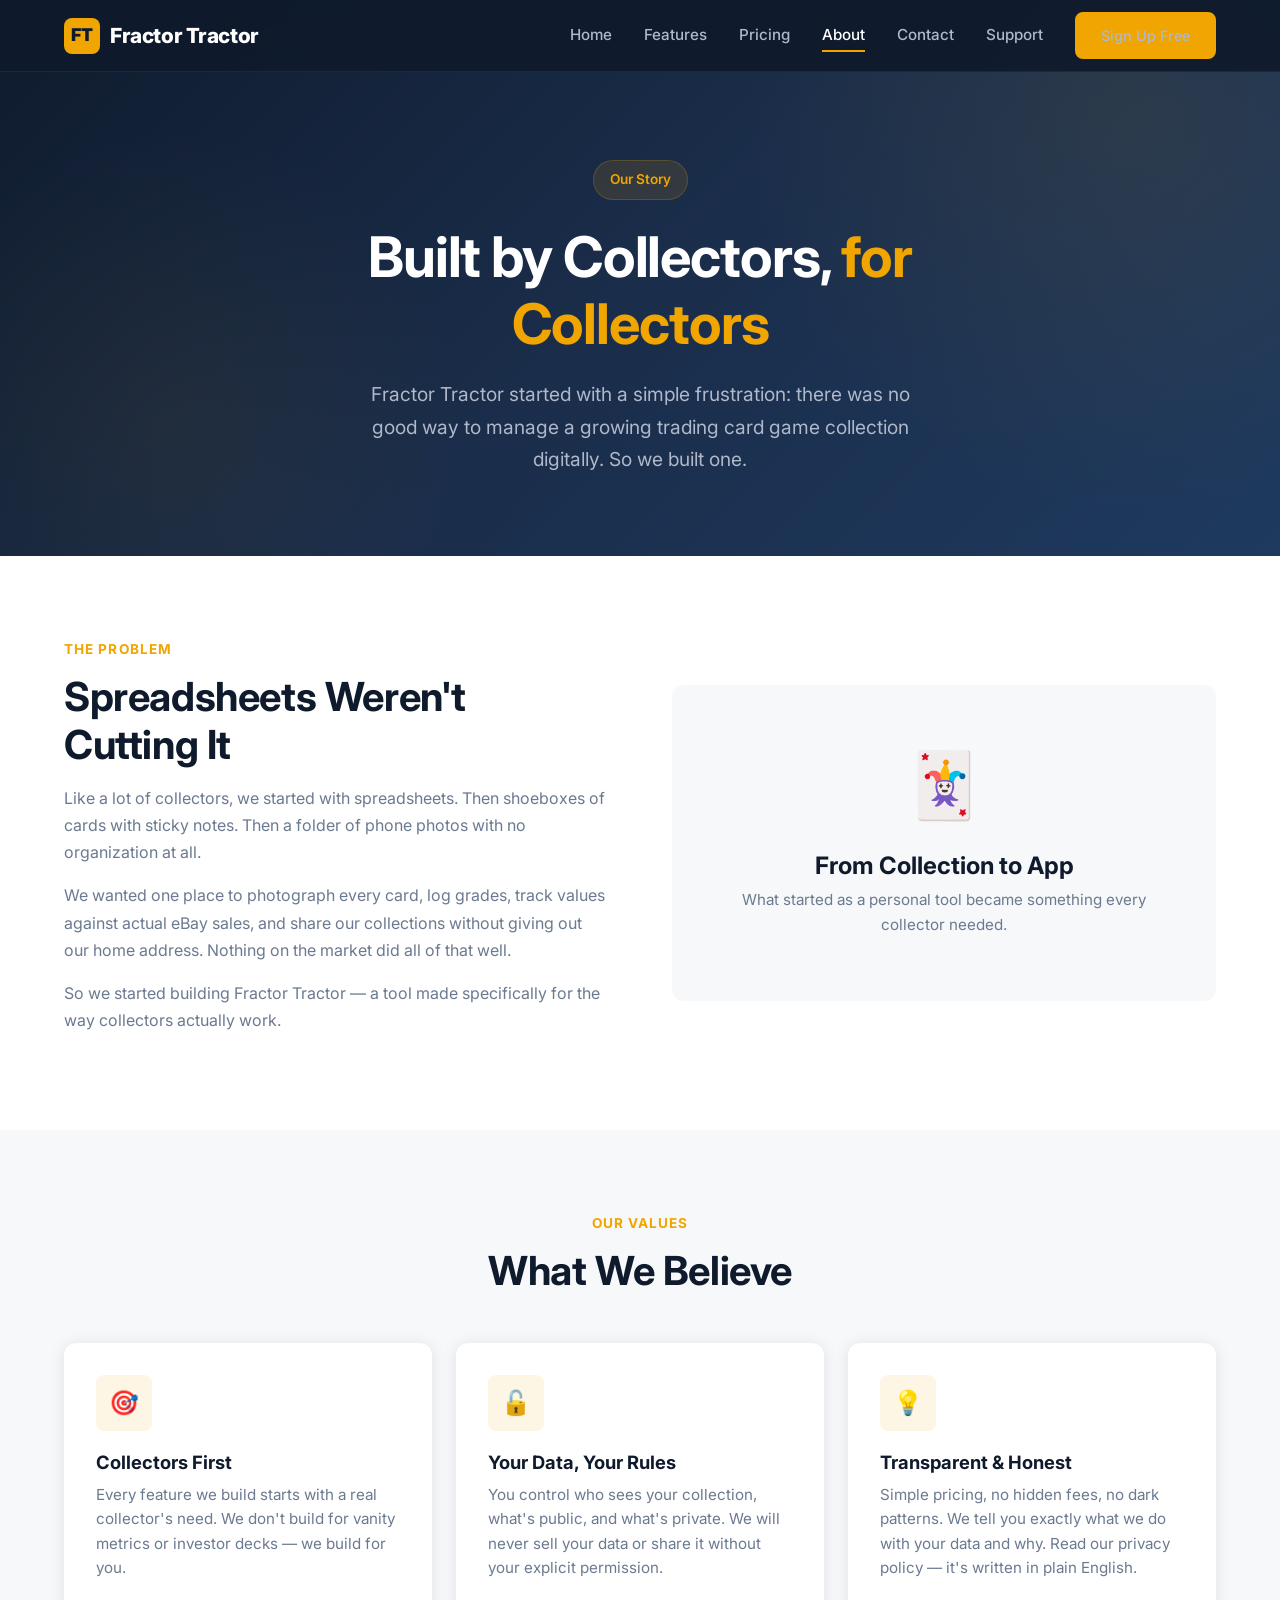
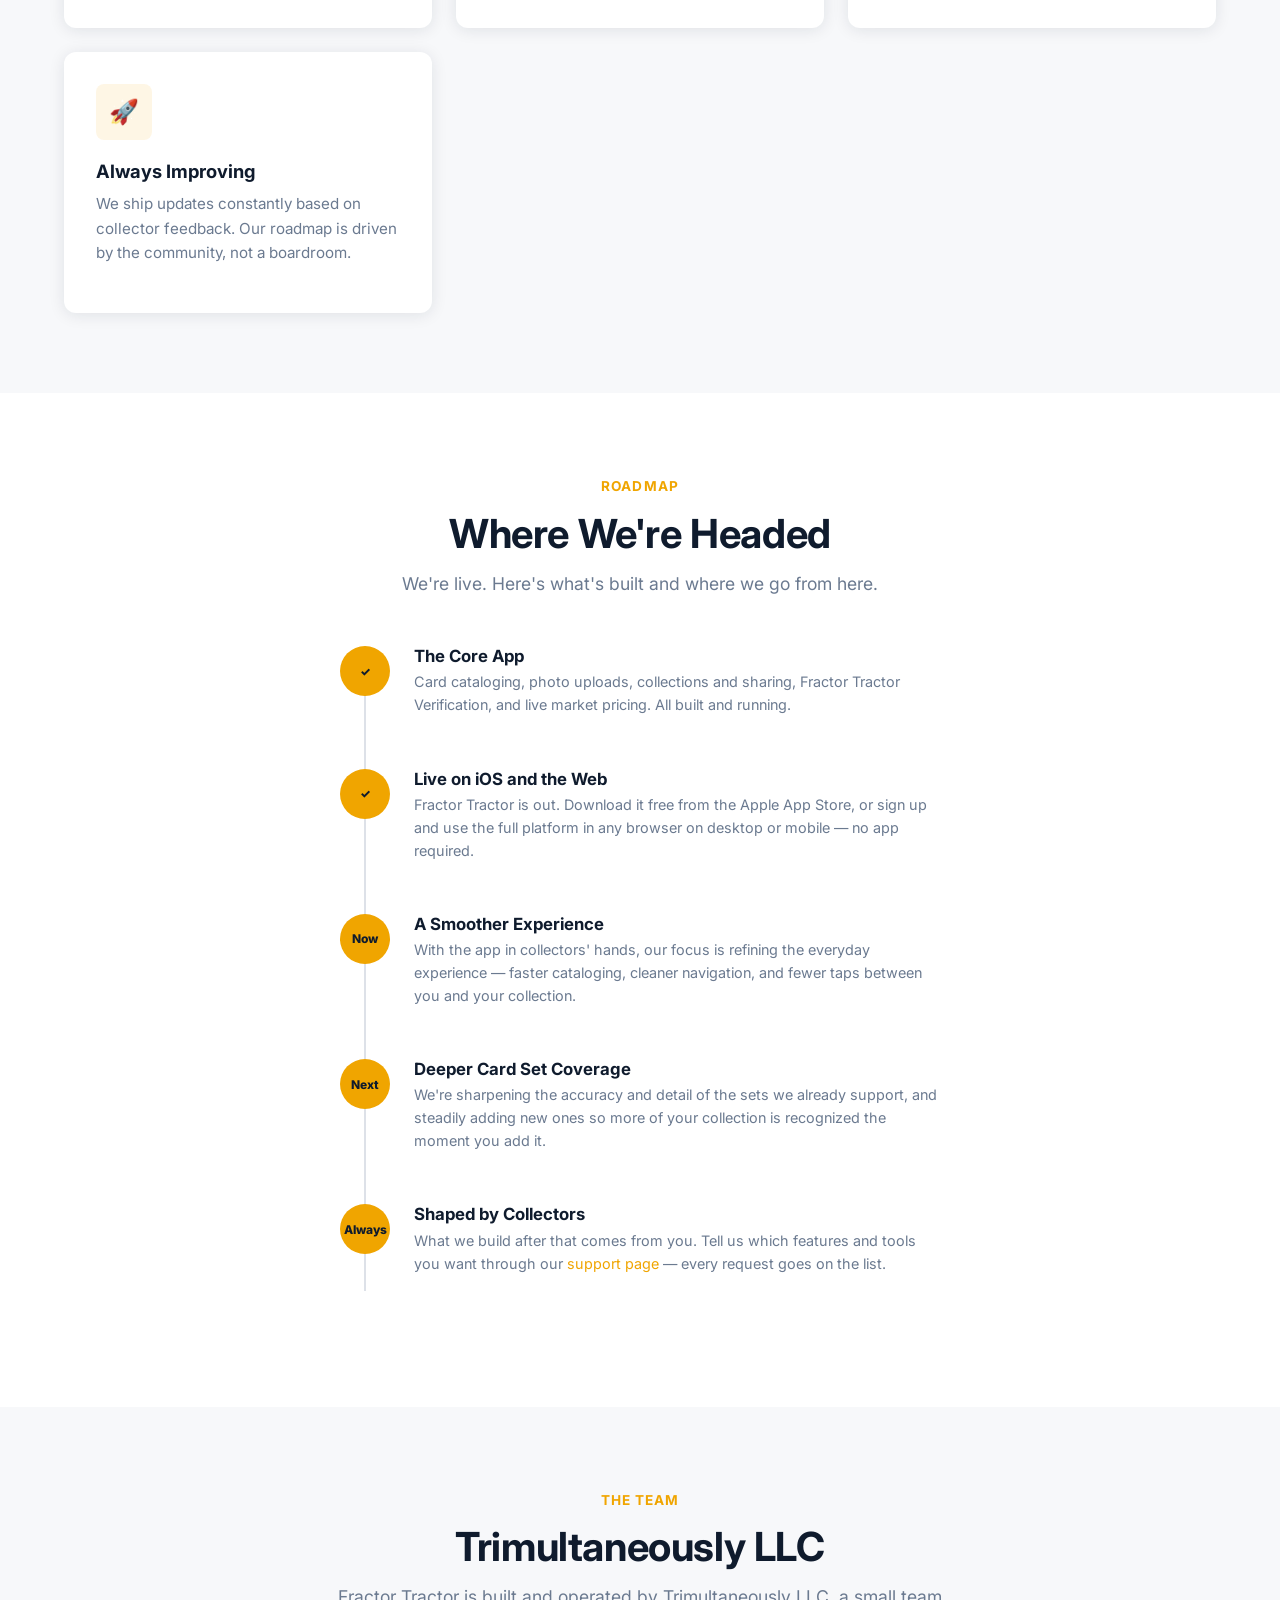
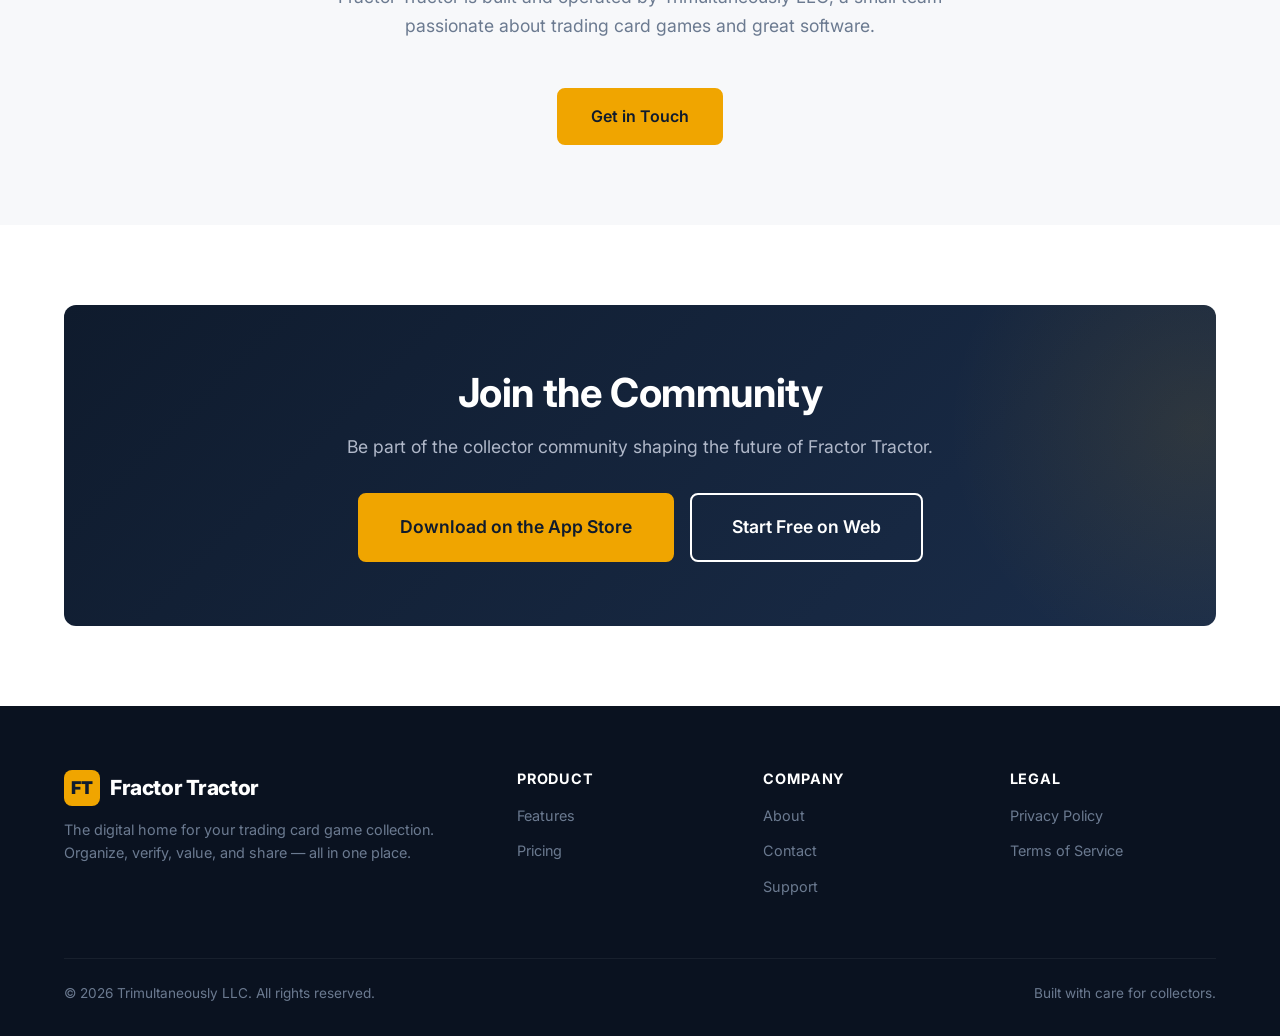
==== commit 990a8b9c: "Update site for live launch on iOS and web The app shipped, so the site no longer presents it as unr" ====
--- a/about.html
+++ b/about.html
@@ -65,7 +65,7 @@
         <a href="about.html">About</a>
         <a href="contact.html">Contact</a>
         <a href="support.html">Support</a>
-        <a href="#" class="btn btn--primary nav__cta">Get Early Access</a>
+        <a href="https://app.fractortractor.com" class="btn btn--primary nav__cta">Sign Up Free</a>
       </div>
       <button class="nav__toggle" aria-label="Toggle menu" aria-expanded="false">
         <span></span><span></span><span></span>
@@ -142,7 +142,7 @@
       <div class="section__header">
         <span class="section__label">Roadmap</span>
         <h2>Where We're Headed</h2>
-        <p>We're at the finish line on the mobile app. Here's what's built and where we go from here.</p>
+        <p>We're live. Here's what's built and where we go from here.</p>
       </div>
       <div class="timeline">
         <div class="timeline__item">
@@ -153,21 +153,21 @@
           </div>
         </div>
         <div class="timeline__item">
+          <div class="timeline__dot">&#10003;</div>
+          <div class="timeline__content">
+            <h3>Live on iOS and the Web</h3>
+            <p>Fractor Tractor is out. Download it free from the Apple App Store, or sign up and use the full platform in any browser on desktop or mobile — no app required.</p>
+          </div>
+        </div>
+        <div class="timeline__item">
           <div class="timeline__dot">Now</div>
           <div class="timeline__content">
-            <h3>iOS App in App Store Review</h3>
-            <p>The mobile app is finished and submitted to Apple. We're waiting on approval — once it clears review, Fractor Tractor is live on iPhone.</p>
+            <h3>A Smoother Experience</h3>
+            <p>With the app in collectors' hands, our focus is refining the everyday experience — faster cataloging, cleaner navigation, and fewer taps between you and your collection.</p>
           </div>
         </div>
         <div class="timeline__item">
           <div class="timeline__dot">Next</div>
-          <div class="timeline__content">
-            <h3>A Smoother Experience</h3>
-            <p>With the app out in the world, our focus shifts to refining the everyday experience — faster cataloging, cleaner navigation, and fewer taps between you and your collection.</p>
-          </div>
-        </div>
-        <div class="timeline__item">
-          <div class="timeline__dot">Soon</div>
           <div class="timeline__content">
             <h3>Deeper Card Set Coverage</h3>
             <p>We're sharpening the accuracy and detail of the sets we already support, and steadily adding new ones so more of your collection is recognized the moment you add it.</p>
@@ -204,7 +204,10 @@
       <div class="cta-banner">
         <h2>Join the Community</h2>
         <p>Be part of the collector community shaping the future of Fractor Tractor.</p>
-        <a href="#" class="btn btn--primary btn--large">Get Early Access</a>
+        <div class="cta-banner__actions">
+          <a href="https://apps.apple.com/us/app/fractor-tractor-card-tracker/id6757908612" target="_blank" rel="noopener" class="btn btn--primary btn--large">Download on the App Store</a>
+          <a href="https://app.fractortractor.com" class="btn btn--secondary btn--large">Start Free on Web</a>
+        </div>
       </div>
     </div>
   </section>
--- a/css/style.css
+++ b/css/style.css
@@ -644,6 +644,13 @@
 .cta-banner h2 { color: var(--color-white); margin-bottom: 16px; position: relative; }
 .cta-banner p { color: var(--color-gray-300); font-size: 1.1rem; margin-bottom: 32px; position: relative; }
 .cta-banner .btn { position: relative; }
+.cta-banner__actions {
+  display: flex;
+  gap: 16px;
+  justify-content: center;
+  flex-wrap: wrap;
+  position: relative;
+}
 
 /* --- Contact Form --- */
 .contact-grid {
